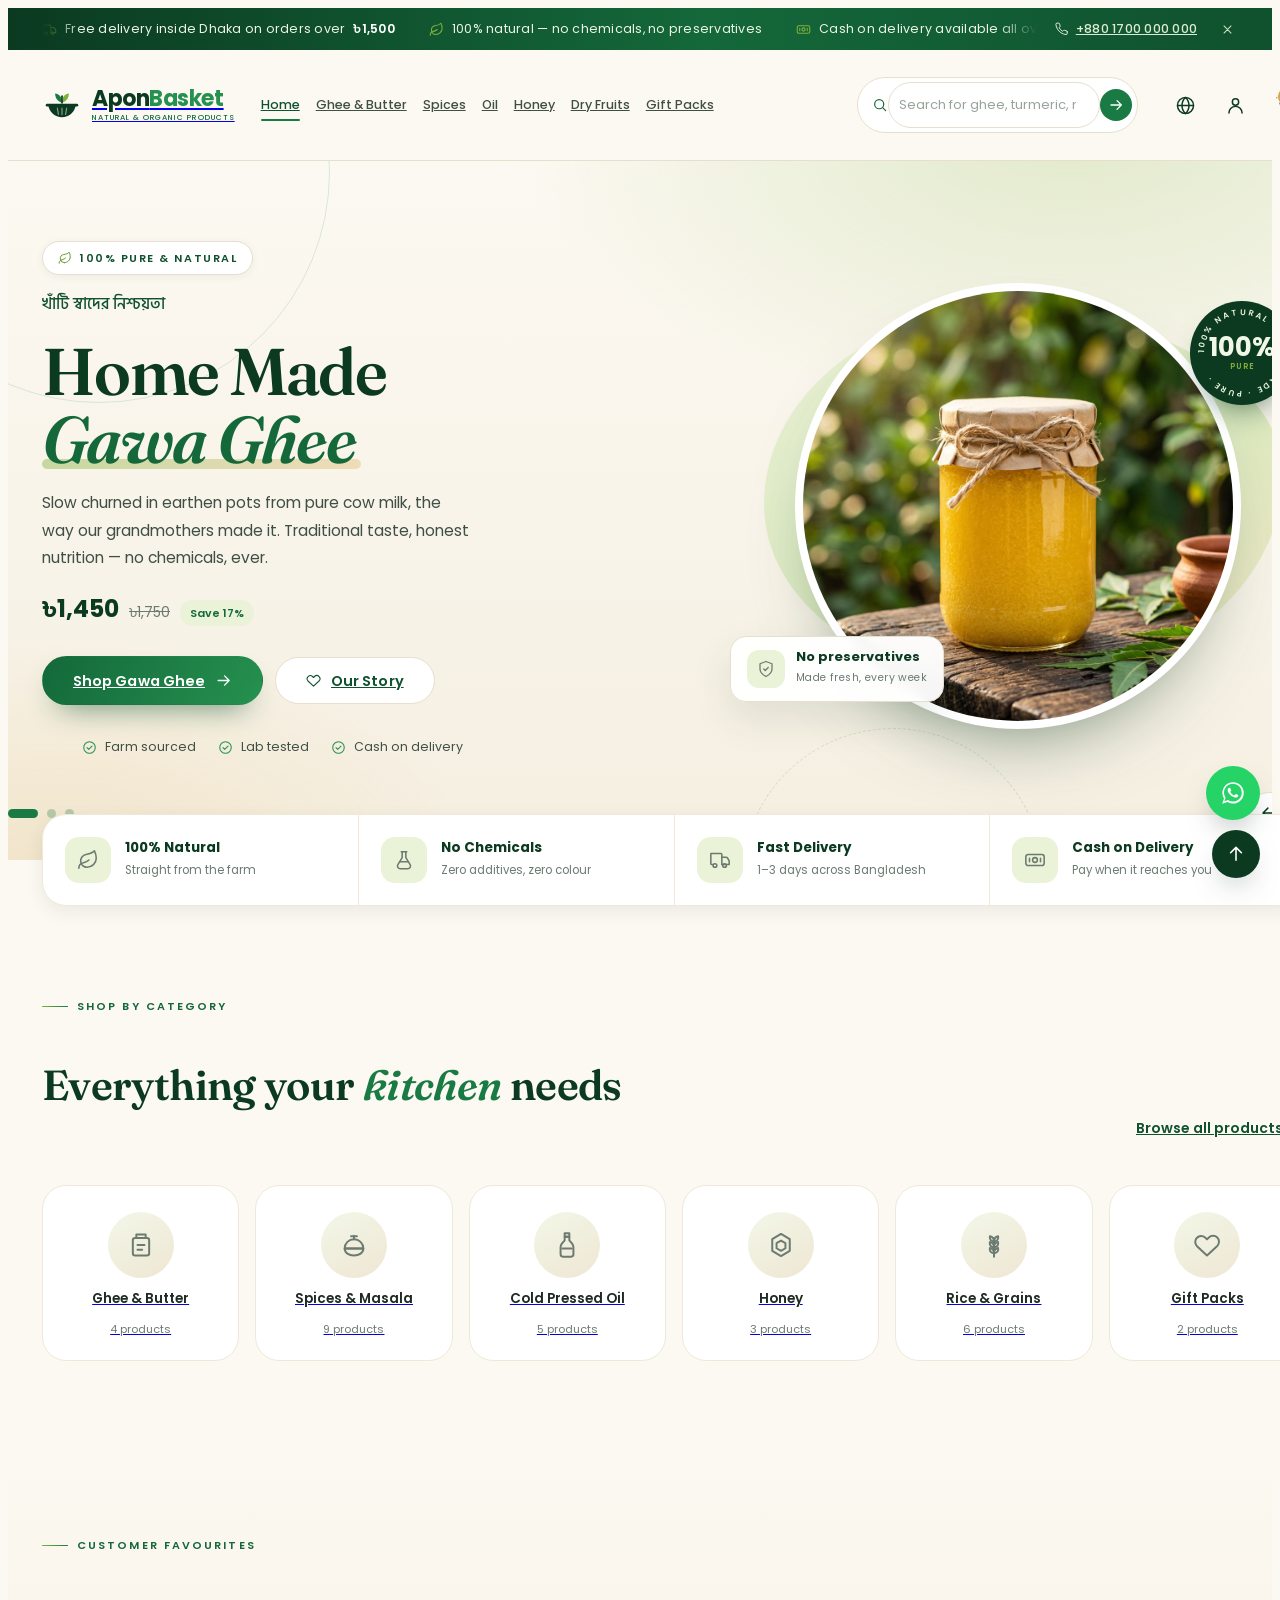
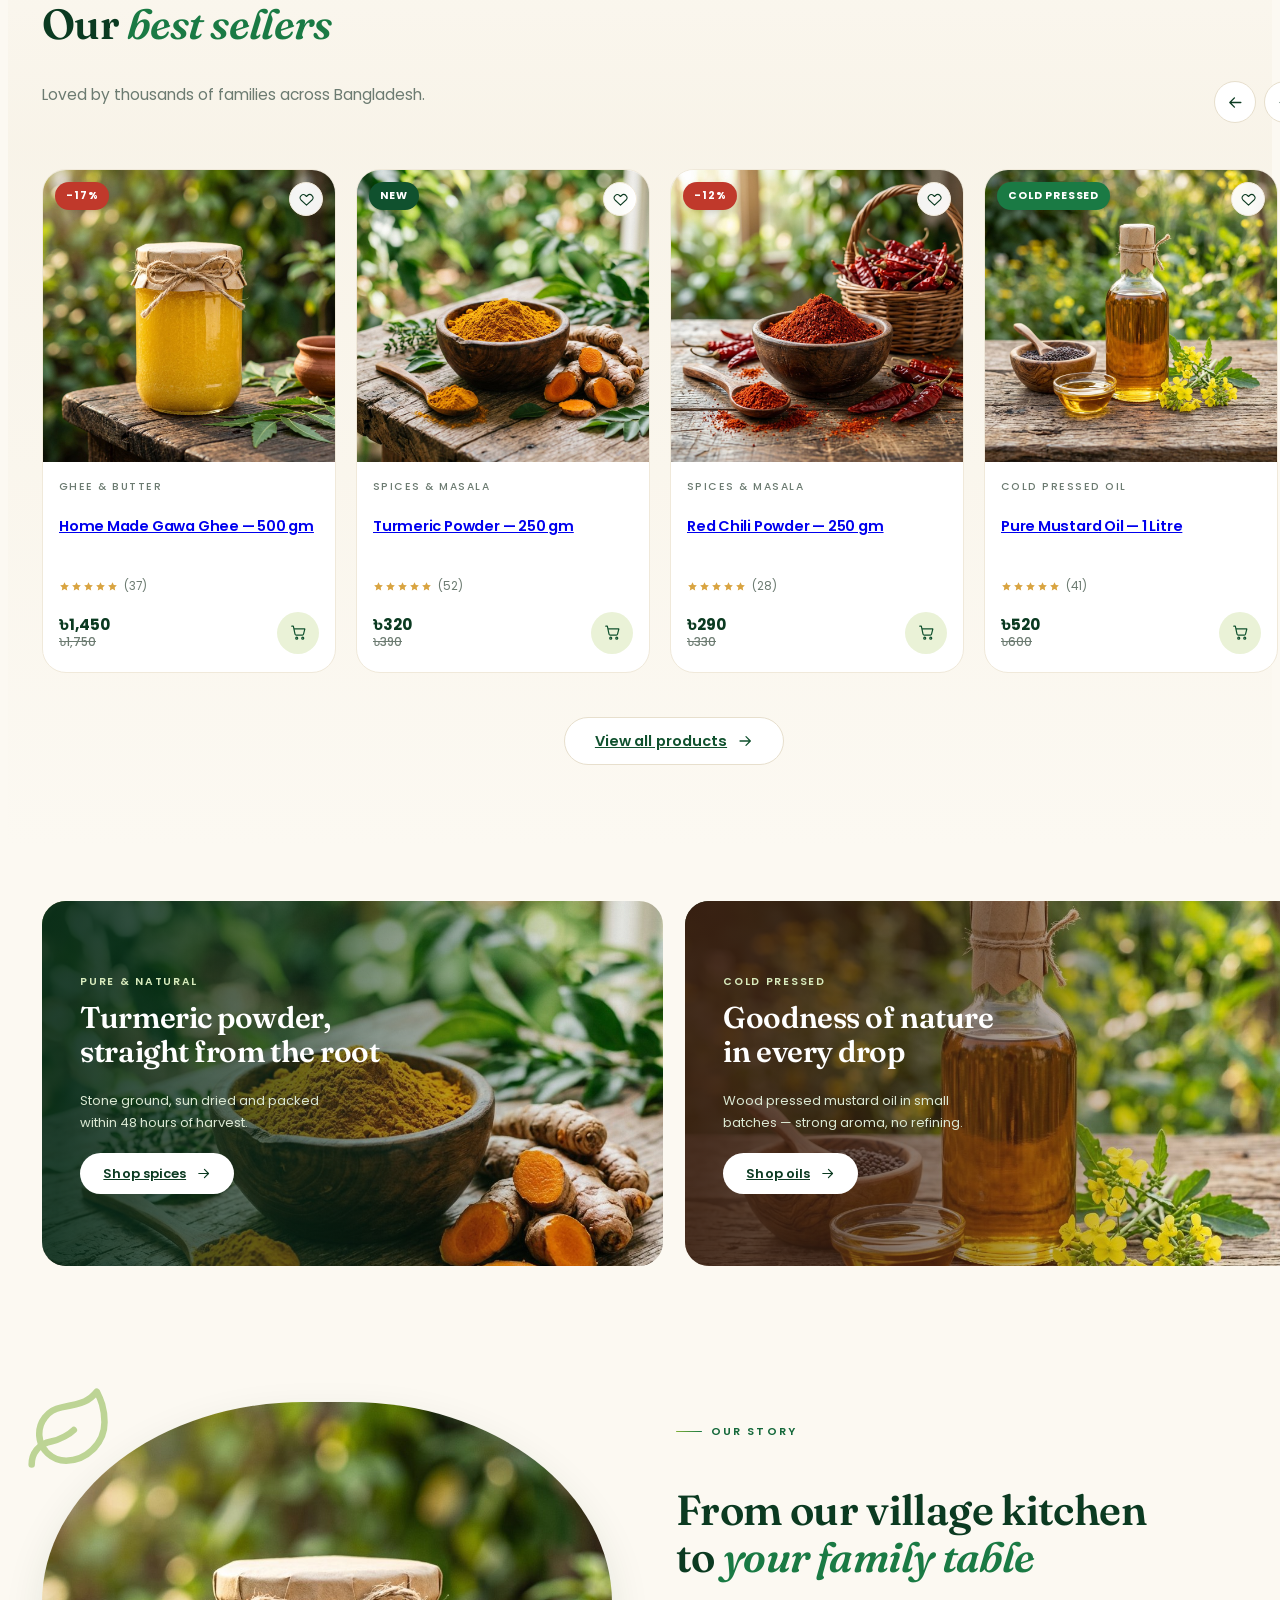
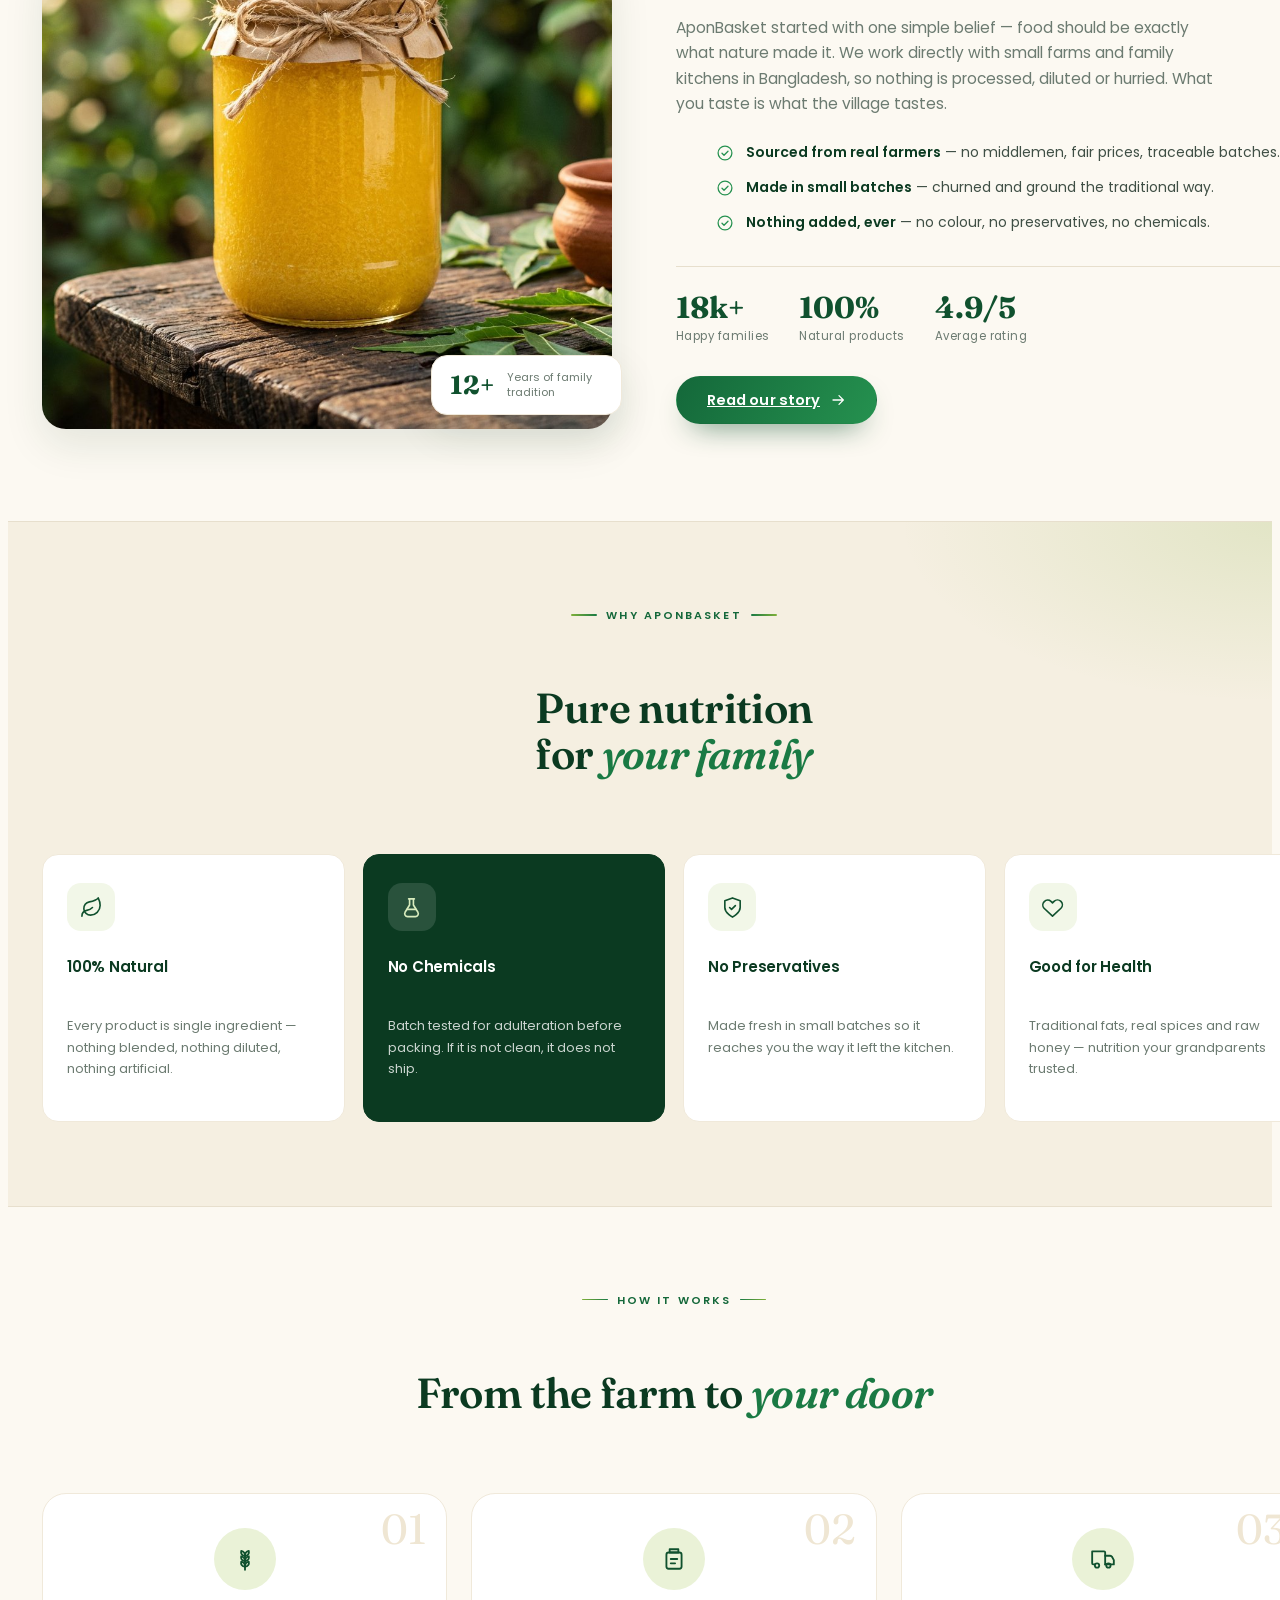
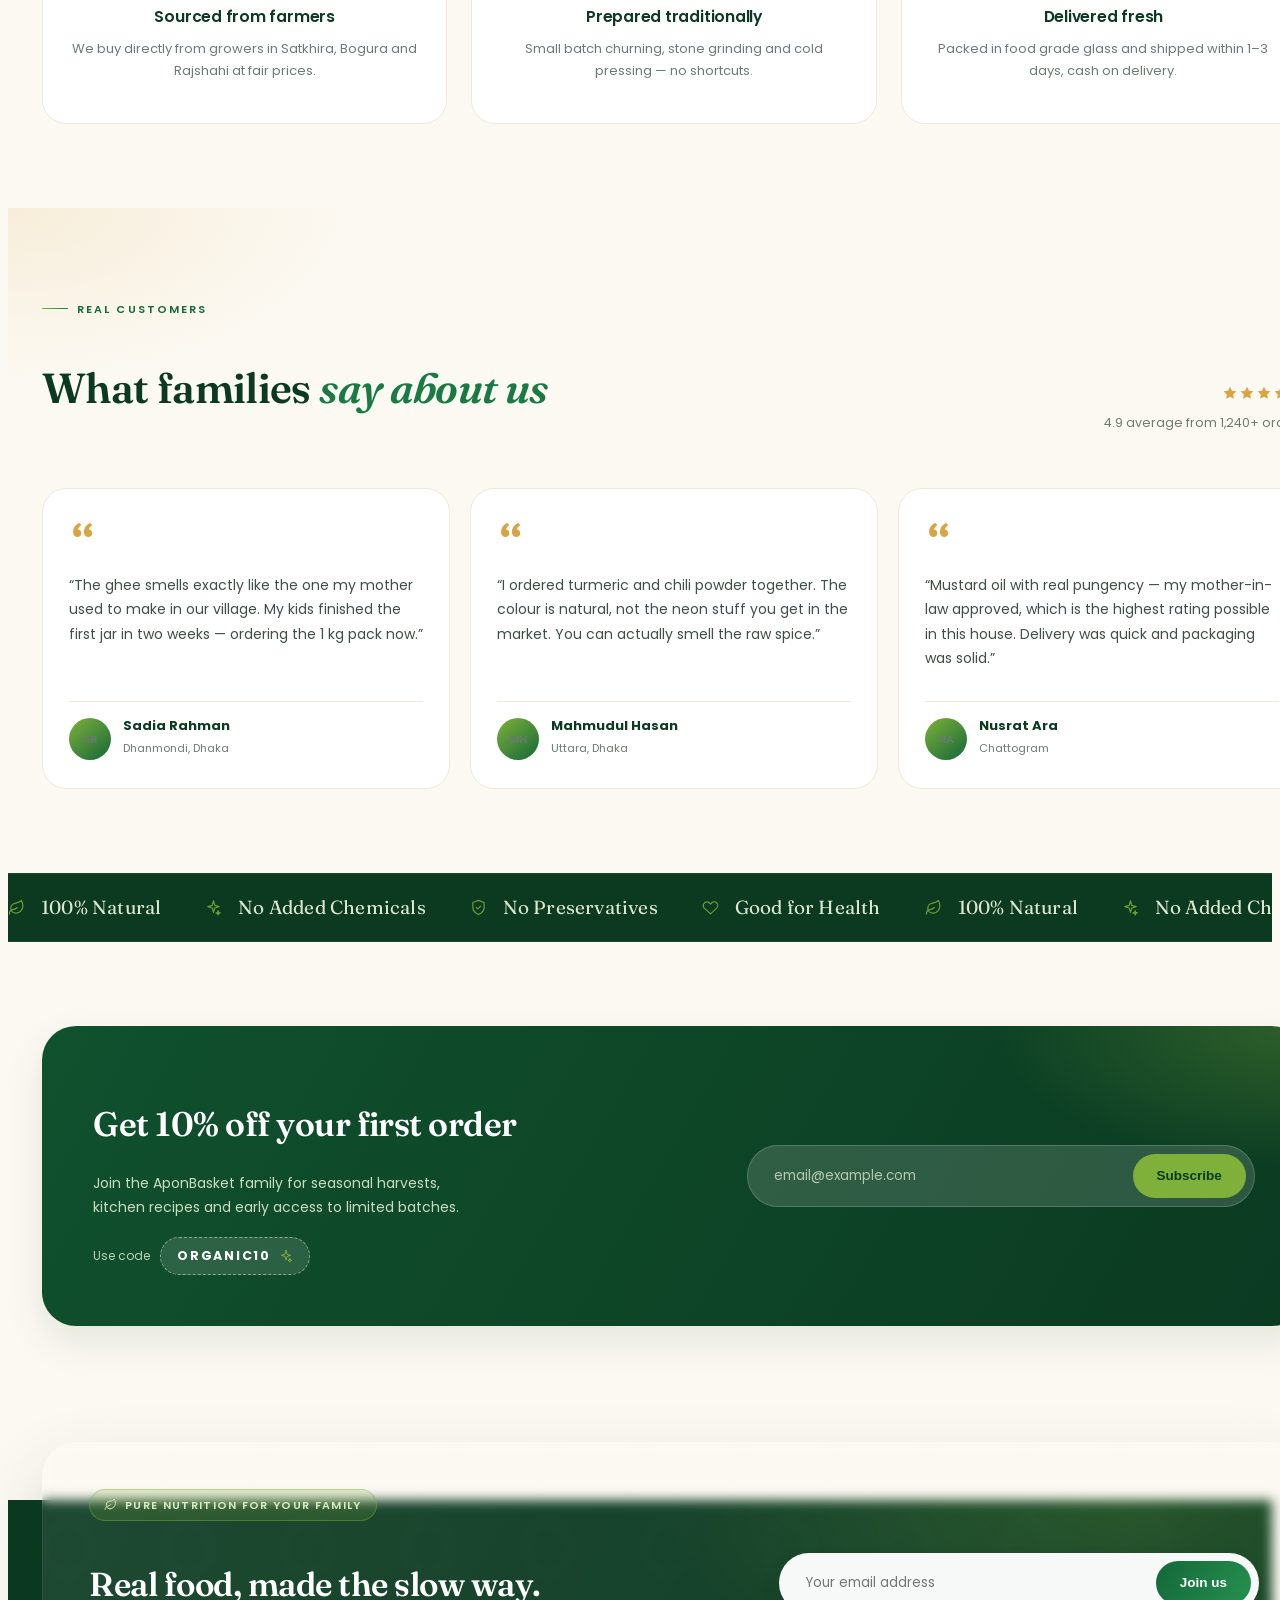
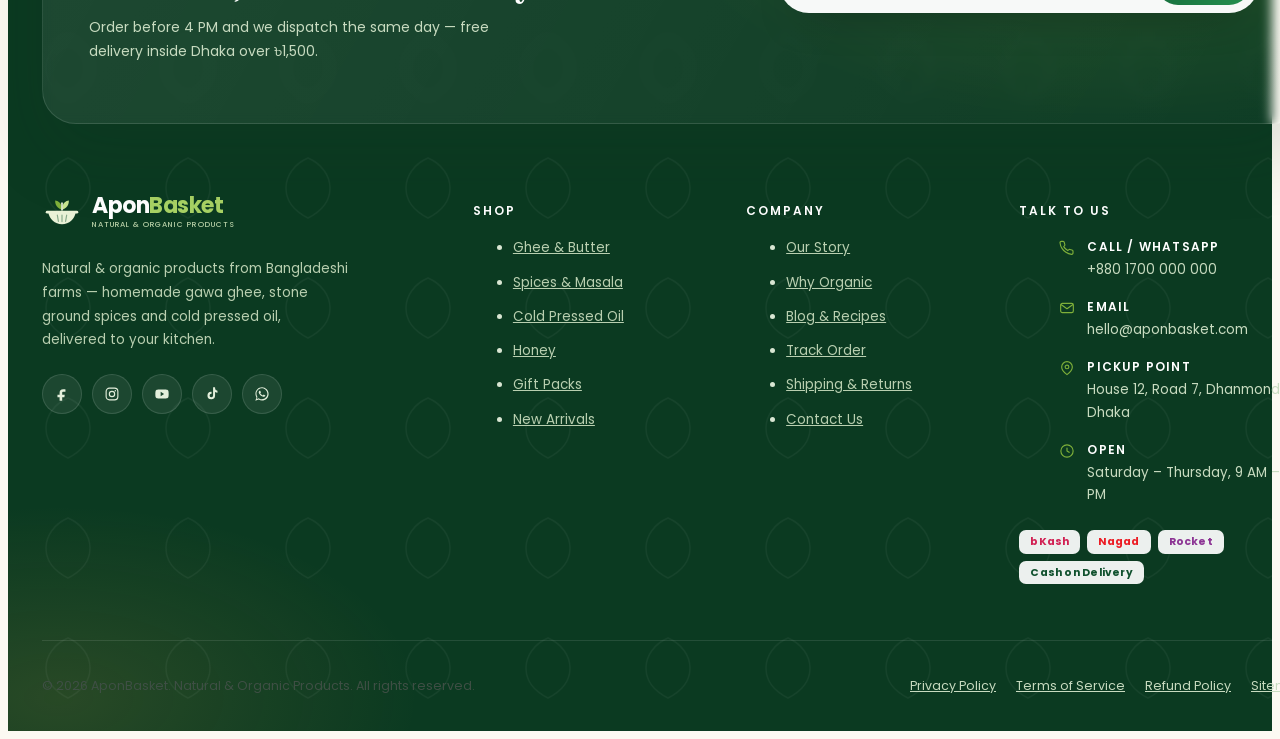
==== preview/page.html @ 776a4b1d "feat(theme): complete AponBasket organic storefront theme for Bagisto Theme code 'aponbasket', built" ====
<!DOCTYPE html>
<html lang="en" dir="ltr">
<head>
    <meta charset="UTF-8">
    <meta name="viewport" content="width=device-width, initial-scale=1">
    <title>AponBasket — Pure &amp; Natural | Home Made Gawa Ghee, Spices &amp; Cold Pressed Oil</title>
    <meta name="description" content="AponBasket brings 100% natural, chemical free homemade gawa ghee, turmeric powder, chili powder and cold pressed mustard oil straight from Bangladeshi farms to your kitchen.">

    <link rel="preconnect" href="https://fonts.googleapis.com">
    <link rel="preconnect" href="https://fonts.gstatic.com" crossorigin>
    <link rel="stylesheet" href="https://fonts.googleapis.com/css2?family=Poppins:wght@400;500;600;700&family=Fraunces:ital,opsz,wght@0,9..144,400;0,9..144,600;1,9..144,600&family=Hind+Siliguri:wght@400;500;600&display=swap">

    <link rel="stylesheet" href="../public/themes/shop/aponbasket/css/theme.css">
    <link rel="stylesheet" href="../public/themes/shop/aponbasket/css/home.css">
</head>

<body>
<svg xmlns="http://www.w3.org/2000/svg" style="position:absolute;width:0;height:0;overflow:hidden" aria-hidden="true" focusable="false">
    <symbol id="ab-leaf" viewBox="0 0 24 24" fill="none" stroke="currentColor" stroke-width="1.7" stroke-linecap="round" stroke-linejoin="round">
        <path d="M11 20A7 7 0 0 1 9.8 6.1C15.5 5 17 4.48 19 2c1 2 2 4.18 2 8 0 5.5-4.78 10-10 10Z"/>
        <path d="M2 21c0-3 1.85-5.36 5.08-6C9.5 14.52 12 13 13 12"/>
    </symbol>
    <symbol id="ab-shield" viewBox="0 0 24 24" fill="none" stroke="currentColor" stroke-width="1.7" stroke-linecap="round" stroke-linejoin="round">
        <path d="M12 22s8-4 8-10V5l-8-3-8 3v7c0 6 8 10 8 10Z"/>
        <path d="m9 12 2 2 4-4"/>
    </symbol>
    <symbol id="ab-truck" viewBox="0 0 24 24" fill="none" stroke="currentColor" stroke-width="1.7" stroke-linecap="round" stroke-linejoin="round">
        <path d="M14 17V6a1 1 0 0 0-1-1H2v11a1 1 0 0 0 1 1h1.5"/>
        <path d="M14 9h4.6a2 2 0 0 1 1.7 1l1.7 3v4H14"/>
        <circle cx="6.5" cy="18" r="2"/><circle cx="17" cy="18" r="2"/>
    </symbol>
    <symbol id="ab-cash" viewBox="0 0 24 24" fill="none" stroke="currentColor" stroke-width="1.7" stroke-linecap="round" stroke-linejoin="round">
        <rect x="2" y="6" width="20" height="12" rx="2.5"/>
        <circle cx="12" cy="12" r="2.6"/>
        <path d="M6 10v4M18 10v4"/>
    </symbol>
    <symbol id="ab-lab" viewBox="0 0 24 24" fill="none" stroke="currentColor" stroke-width="1.7" stroke-linecap="round" stroke-linejoin="round">
        <path d="M9 3h6M10 3v6.4L5.3 17a3 3 0 0 0 2.6 4.5h8.2a3 3 0 0 0 2.6-4.5L14 9.4V3"/>
        <path d="M7.4 14h9.2"/>
    </symbol>
    <symbol id="ab-jar" viewBox="0 0 24 24" fill="none" stroke="currentColor" stroke-width="1.7" stroke-linecap="round" stroke-linejoin="round">
        <path d="M8 3h8v3H8z"/>
        <path d="M7 6h10a2 2 0 0 1 2 2v11a2 2 0 0 1-2 2H7a2 2 0 0 1-2-2V8a2 2 0 0 1 2-2Z"/>
        <path d="M9 12h6M9 16h4"/>
    </symbol>
    <symbol id="ab-bottle" viewBox="0 0 24 24" fill="none" stroke="currentColor" stroke-width="1.7" stroke-linecap="round" stroke-linejoin="round">
        <path d="M10 2h4v3h-4z"/>
        <path d="M10 5h4v3l2.4 2.9A5 5 0 0 1 17.5 14v6a2 2 0 0 1-2 2h-7a2 2 0 0 1-2-2v-6a5 5 0 0 1 1.1-3.1L10 8V5Z"/>
        <path d="M8 15h8"/>
    </symbol>
    <symbol id="ab-honey" viewBox="0 0 24 24" fill="none" stroke="currentColor" stroke-width="1.7" stroke-linecap="round" stroke-linejoin="round">
        <path d="M12 2.5 19.5 7v10L12 21.5 4.5 17V7L12 2.5Z"/>
        <path d="M12 8.2 15.8 10.4v4.4L12 17l-3.8-2.2v-4.4L12 8.2Z"/>
    </symbol>
    <symbol id="ab-spice" viewBox="0 0 24 24" fill="none" stroke="currentColor" stroke-width="1.7" stroke-linecap="round" stroke-linejoin="round">
        <path d="M12 21c4.4 0 8-2.2 8-6H4c0 3.8 3.6 6 8 6Z"/>
        <path d="M4 15h16c0-4.4-3.6-8-8-8s-8 3.6-8 8Z"/>
        <path d="M12 7V4M9.5 4.5h5"/>
    </symbol>
    <symbol id="ab-wheat" viewBox="0 0 24 24" fill="none" stroke="currentColor" stroke-width="1.7" stroke-linecap="round" stroke-linejoin="round">
        <path d="M12 22V9"/>
        <path d="M12 9c0-2 1.2-4 3.5-4.5C16 6.6 15 9 12 9Z"/>
        <path d="M12 9c0-2-1.2-4-3.5-4.5C8 6.6 9 9 12 9Z"/>
        <path d="M12 14c0-2 1.2-4 3.5-4.5C16 11.6 15 14 12 14Z"/>
        <path d="M12 14c0-2-1.2-4-3.5-4.5C8 11.6 9 14 12 14Z"/>
        <path d="M12 19c0-2 1.2-4 3.5-4.5C16 16.6 15 19 12 19Z"/>
        <path d="M12 19c0-2-1.2-4-3.5-4.5C8 16.6 9 19 12 19Z"/>
    </symbol>
    <symbol id="ab-heart" viewBox="0 0 24 24" fill="none" stroke="currentColor" stroke-width="1.7" stroke-linecap="round" stroke-linejoin="round">
        <path d="M20.8 5.6a5.1 5.1 0 0 0-7.2 0L12 7.2l-1.6-1.6a5.1 5.1 0 0 0-7.2 7.2L12 21l8.8-8.2a5.1 5.1 0 0 0 0-7.2Z"/>
    </symbol>
    <symbol id="ab-heart-fill" viewBox="0 0 24 24" fill="currentColor">
        <path d="M20.8 5.6a5.1 5.1 0 0 0-7.2 0L12 7.2l-1.6-1.6a5.1 5.1 0 0 0-7.2 7.2L12 21l8.8-8.2a5.1 5.1 0 0 0 0-7.2Z"/>
    </symbol>
    <symbol id="ab-check" viewBox="0 0 24 24" fill="none" stroke="currentColor" stroke-width="2" stroke-linecap="round" stroke-linejoin="round">
        <path d="m4 12.5 5 5L20 6.5"/>
    </symbol>
    <symbol id="ab-check-circle" viewBox="0 0 24 24" fill="none" stroke="currentColor" stroke-width="1.7" stroke-linecap="round" stroke-linejoin="round">
        <circle cx="12" cy="12" r="9.2"/><path d="m8 12.3 2.7 2.7L16 9.7"/>
    </symbol>
    <symbol id="ab-arrow-right" viewBox="0 0 24 24" fill="none" stroke="currentColor" stroke-width="1.9" stroke-linecap="round" stroke-linejoin="round">
        <path d="M4.5 12h15M13.5 5.5 20 12l-6.5 6.5"/>
    </symbol>
    <symbol id="ab-arrow-left" viewBox="0 0 24 24" fill="none" stroke="currentColor" stroke-width="1.9" stroke-linecap="round" stroke-linejoin="round">
        <path d="M19.5 12h-15M10.5 5.5 4 12l6.5 6.5"/>
    </symbol>
    <symbol id="ab-arrow-up" viewBox="0 0 24 24" fill="none" stroke="currentColor" stroke-width="1.9" stroke-linecap="round" stroke-linejoin="round">
        <path d="M12 19.5v-15M5.5 10.5 12 4l6.5 6.5"/>
    </symbol>
    <symbol id="ab-phone" viewBox="0 0 24 24" fill="none" stroke="currentColor" stroke-width="1.7" stroke-linecap="round" stroke-linejoin="round">
        <path d="M21 16.9v2.6a2 2 0 0 1-2.2 2 19.4 19.4 0 0 1-8.4-3 19 19 0 0 1-5.9-5.9 19.4 19.4 0 0 1-3-8.5A2 2 0 0 1 3.5 2H6a2 2 0 0 1 2 1.7c.1 1 .4 2 .7 2.9a2 2 0 0 1-.5 2.1L7.1 9.9a15.5 15.5 0 0 0 6 6l1.2-1.1a2 2 0 0 1 2.1-.5c.9.3 1.9.6 2.9.7a2 2 0 0 1 1.7 2Z"/>
    </symbol>
    <symbol id="ab-mail" viewBox="0 0 24 24" fill="none" stroke="currentColor" stroke-width="1.7" stroke-linecap="round" stroke-linejoin="round">
        <rect x="2.5" y="5" width="19" height="14" rx="2.5"/><path d="m3.5 7 8.5 6 8.5-6"/>
    </symbol>
    <symbol id="ab-pin" viewBox="0 0 24 24" fill="none" stroke="currentColor" stroke-width="1.7" stroke-linecap="round" stroke-linejoin="round">
        <path d="M20 10.5c0 5.5-8 11.5-8 11.5s-8-6-8-11.5a8 8 0 1 1 16 0Z"/><circle cx="12" cy="10.4" r="2.8"/>
    </symbol>
    <symbol id="ab-clock" viewBox="0 0 24 24" fill="none" stroke="currentColor" stroke-width="1.7" stroke-linecap="round" stroke-linejoin="round">
        <circle cx="12" cy="12" r="9.2"/><path d="M12 7.5V12l3.2 2"/>
    </symbol>
    <symbol id="ab-cart" viewBox="0 0 24 24" fill="none" stroke="currentColor" stroke-width="1.7" stroke-linecap="round" stroke-linejoin="round">
        <path d="M2.5 3h2.2l2.4 11.4a1.8 1.8 0 0 0 1.8 1.4h8.4a1.8 1.8 0 0 0 1.8-1.4L21 7H6"/>
        <circle cx="9.5" cy="20" r="1.4"/><circle cx="18" cy="20" r="1.4"/>
    </symbol>
    <symbol id="ab-user" viewBox="0 0 24 24" fill="none" stroke="currentColor" stroke-width="1.7" stroke-linecap="round" stroke-linejoin="round">
        <circle cx="12" cy="8" r="3.6"/><path d="M4.5 20.5a7.5 7.5 0 0 1 15 0"/>
    </symbol>
    <symbol id="ab-search" viewBox="0 0 24 24" fill="none" stroke="currentColor" stroke-width="1.8" stroke-linecap="round" stroke-linejoin="round">
        <circle cx="10.8" cy="10.8" r="6.8"/><path d="m16 16 4.5 4.5"/>
    </symbol>
    <symbol id="ab-menu" viewBox="0 0 24 24" fill="none" stroke="currentColor" stroke-width="1.9" stroke-linecap="round">
        <path d="M3.5 7h17M3.5 12h17M3.5 17h12"/>
    </symbol>
    <symbol id="ab-star" viewBox="0 0 24 24" fill="currentColor">
        <path d="m12 2.6 2.9 6 6.6.9-4.8 4.6 1.2 6.5L12 17.5l-5.9 3.1 1.2-6.5L2.5 9.5l6.6-.9 2.9-6Z"/>
    </symbol>
    <symbol id="ab-quote" viewBox="0 0 24 24" fill="currentColor">
        <path d="M9.6 5.5C6 6.8 3.8 10 3.8 13.8c0 2.9 1.7 4.7 4 4.7 2 0 3.6-1.5 3.6-3.5 0-1.9-1.3-3.3-3.1-3.4.4-1.6 1.6-3 3.3-3.9l-2-2.2Zm10 0C16 6.8 13.8 10 13.8 13.8c0 2.9 1.7 4.7 4 4.7 2 0 3.6-1.5 3.6-3.5 0-1.9-1.3-3.3-3.1-3.4.4-1.6 1.6-3 3.3-3.9l-2-2.2Z"/>
    </symbol>
    <symbol id="ab-whatsapp" viewBox="0 0 24 24" fill="currentColor">
        <path d="M12.04 2C6.6 2 2.2 6.4 2.2 11.85c0 1.94.55 3.75 1.5 5.29L2 22l4.98-1.65a9.83 9.83 0 0 0 5.06 1.4h.01c5.44 0 9.85-4.4 9.85-9.85 0-2.63-1.03-5.1-2.9-6.96A9.78 9.78 0 0 0 12.04 2Zm0 17.9h-.01a8.2 8.2 0 0 1-4.4-1.28l-.31-.19-3.26 1.08 1.1-3.18-.2-.33a8.14 8.14 0 0 1-1.25-4.34c0-4.52 3.68-8.2 8.21-8.2 2.19 0 4.25.86 5.8 2.41a8.16 8.16 0 0 1 2.4 5.8c0 4.53-3.68 8.2-8.2 8.2Zm4.5-6.14c-.25-.12-1.47-.72-1.7-.8-.22-.09-.39-.13-.55.12-.16.25-.64.8-.79.97-.14.16-.29.19-.53.06-.25-.12-1.05-.39-2-1.24-.74-.66-1.24-1.47-1.38-1.72-.15-.25-.02-.38.11-.5.11-.12.25-.29.37-.43.13-.15.17-.25.25-.41.08-.17.04-.31-.02-.44-.06-.12-.55-1.34-.76-1.83-.2-.48-.4-.42-.55-.43h-.47c-.16 0-.42.06-.64.31-.22.25-.84.82-.84 2s.86 2.32.98 2.48c.12.17 1.7 2.6 4.11 3.64.58.25 1.03.4 1.38.51.58.19 1.11.16 1.53.1.46-.07 1.47-.6 1.68-1.18.2-.58.2-1.07.15-1.18-.06-.1-.23-.17-.47-.29Z"/>
    </symbol>
    <symbol id="ab-facebook" viewBox="0 0 24 24" fill="currentColor">
        <path d="M14.5 8.5h2.7V5.2c-.5-.07-1.9-.2-3.5-.2-3.5 0-5.3 2.1-5.3 5.4v2.6H5.2v3.7h3.2V22h3.9v-5.3h3.3l.5-3.7h-3.8V10c0-1 .3-1.5 1.2-1.5Z"/>
    </symbol>
    <symbol id="ab-instagram" viewBox="0 0 24 24" fill="none" stroke="currentColor" stroke-width="1.7">
        <rect x="3.2" y="3.2" width="17.6" height="17.6" rx="5"/><circle cx="12" cy="12" r="4"/><circle cx="17" cy="7" r="1.1" fill="currentColor" stroke="none"/>
    </symbol>
    <symbol id="ab-youtube" viewBox="0 0 24 24" fill="currentColor">
        <path d="M21.6 7.4a2.5 2.5 0 0 0-1.8-1.8C18.2 5.2 12 5.2 12 5.2s-6.2 0-7.8.4A2.5 2.5 0 0 0 2.4 7.4C2 9 2 12 2 12s0 3 .4 4.6a2.5 2.5 0 0 0 1.8 1.8c1.6.4 7.8.4 7.8.4s6.2 0 7.8-.4a2.5 2.5 0 0 0 1.8-1.8c.4-1.6.4-4.6.4-4.6s0-3-.4-4.6ZM10 15.2V8.8l5.2 3.2-5.2 3.2Z"/>
    </symbol>
    <symbol id="ab-tiktok" viewBox="0 0 24 24" fill="currentColor">
        <path d="M16.6 2h-3v12.2a2.6 2.6 0 1 1-2.2-2.6V8.5a5.7 5.7 0 1 0 5.2 5.7V8.9a6.4 6.4 0 0 0 3.6 1.1V7a3.7 3.7 0 0 1-3.6-3.7V2Z"/>
    </symbol>
    <symbol id="ab-close" viewBox="0 0 24 24" fill="none" stroke="currentColor" stroke-width="1.9" stroke-linecap="round">
        <path d="m5.5 5.5 13 13M18.5 5.5l-13 13"/>
    </symbol>
    <symbol id="ab-spark" viewBox="0 0 24 24" fill="none" stroke="currentColor" stroke-width="1.7" stroke-linecap="round" stroke-linejoin="round">
        <path d="M12 2.5 13.8 9l6.2 1.8-6.2 1.9L12 19l-1.8-6.3L4 10.8 10.2 9 12 2.5Z"/><path d="M18.5 16.5l.8 2.3 2.2.7-2.2.7-.8 2.3-.8-2.3-2.2-.7 2.2-.7.8-2.3Z"/>
    </symbol>
    <symbol id="ab-droplet" viewBox="0 0 24 24" fill="none" stroke="currentColor" stroke-width="1.7" stroke-linecap="round" stroke-linejoin="round">
        <path d="M12 2.7c3.4 4 6.3 7 6.3 10.5a6.3 6.3 0 1 1-12.6 0C5.7 9.7 8.6 6.7 12 2.7Z"/>
    </symbol>
    <symbol id="ab-globe" viewBox="0 0 24 24" fill="none" stroke="currentColor" stroke-width="1.7" stroke-linecap="round" stroke-linejoin="round">
        <circle cx="12" cy="12" r="9.2"/><path d="M3 12h18M12 2.8c2.6 2.4 4 5.7 4 9.2s-1.4 6.8-4 9.2c-2.6-2.4-4-5.7-4-9.2s1.4-6.8 4-9.2Z"/>
    </symbol>
</svg>


<!-- ============================================================
     Announcement bar  (theme override: components/layouts/header)
     ============================================================ -->
<div class="ab-announce" data-ab-announce>
    <div class="ab-announce__inner">
        <div class="ab-announce__marquee">
            <div class="ab-announce__track">
                <span class="ab-announce__item">
                    <svg width="15" height="15"><use href="#ab-truck"></use></svg>
                    Free delivery inside Dhaka on orders over <strong>৳1,500</strong>
                </span>
                <span class="ab-announce__item">
                    <svg width="15" height="15"><use href="#ab-leaf"></use></svg>
                    100% natural — no chemicals, no preservatives
                </span>
                <span class="ab-announce__item">
                    <svg width="15" height="15"><use href="#ab-cash"></use></svg>
                    Cash on delivery available all over Bangladesh
                </span>
                <span class="ab-announce__item">
                    <svg width="15" height="15"><use href="#ab-truck"></use></svg>
                    Free delivery inside Dhaka on orders over <strong>৳1,500</strong>
                </span>
                <span class="ab-announce__item">
                    <svg width="15" height="15"><use href="#ab-leaf"></use></svg>
                    100% natural — no chemicals, no preservatives
                </span>
                <span class="ab-announce__item">
                    <svg width="15" height="15"><use href="#ab-cash"></use></svg>
                    Cash on delivery available all over Bangladesh
                </span>
            </div>
        </div>

        <div class="ab-announce__side">
            <a href="tel:+8801700000000">
                <svg width="14" height="14"><use href="#ab-phone"></use></svg>
                +880 1700 000 000
            </a>
            <button class="ab-announce__close" type="button" data-ab-announce-close aria-label="Dismiss announcement">
                <svg width="13" height="13"><use href="#ab-close"></use></svg>
            </button>
        </div>
    </div>
</div>

<!-- ============================================================ -->
<div class="ab-header-wrap" data-ab-header>
    <header style="position:sticky;top:0;z-index:20;">
        <!-- Desktop -->
        <div class="ab-header-desktop">
            <div class="ab-container">
                <div class="ab-header-desktop__bar">
                    <a href="#" class="ab-logo" aria-label="AponBasket home">
                        <span class="ab-brand">
                            <svg class="ab-brand__mark" viewBox="0 0 48 48" aria-hidden="true">
                                <path d="M23.6 21.4c-4.9-1.9-8-5.7-7.8-11.1 5.2.6 8.4 4.6 7.8 11.1Z" fill="#1a7a44"/>
                                <path d="M24.4 21.4c4.9-1.9 8-5.7 7.8-11.1-5.2.6-8.4 4.6-7.8 11.1Z" fill="#7fb03a"/>
                                <path d="M24 21.6v-8.2" stroke="#0b3a21" stroke-width="2" stroke-linecap="round"/>
                                <path d="M7.6 24.2h32.8c-1.1 8.2-7.8 14.4-16.4 14.4S8.7 32.4 7.6 24.2Z" fill="#0b3a21"/>
                                <path d="M6.2 24.2h35.6" stroke="#0b3a21" stroke-width="3.4" stroke-linecap="round"/>
                                <path d="M18.4 27.8l1.3 7.4M29.6 27.8l-1.3 7.4M24 27.8v7.7" stroke="#eaf2d7" stroke-width="1.4" stroke-linecap="round" opacity=".55"/>
                            </svg>
                            <span class="ab-brand__type">
                                <span class="ab-brand__name">Apon<span>Basket</span></span>
                                <span class="ab-brand__tag">Natural &amp; Organic Products</span>
                            </span>
                        </span>
                    </a>

                    <nav class="ab-nav" aria-label="Categories">
                        <a href="#" class="is-active">Home</a>
                        <a href="#">Ghee &amp; Butter</a>
                        <a href="#">Spices</a>
                        <a href="#">Oil</a>
                        <a href="#">Honey</a>
                        <a href="#">Dry Fruits</a>
                        <a href="#">Gift Packs</a>
                    </nav>

                    <form class="ab-searchbar" role="search">
                        <svg width="16" height="16" class="ab-searchbar__icon"><use href="#ab-search"></use></svg>
                        <input type="search" name="query" placeholder="Search for ghee, turmeric, mustard oil…" aria-label="Search products">
                        <button type="submit" aria-label="Search">
                            <svg width="16" height="16"><use href="#ab-arrow-right"></use></svg>
                        </button>
                    </form>

                    <div class="ab-headicons">
                        <a href="#" class="ab-headicons__link" aria-label="Compare">
                            <svg width="21" height="21"><use href="#ab-globe"></use></svg>
                        </a>
                        <a href="#" class="ab-headicons__link" aria-label="My account">
                            <svg width="21" height="21"><use href="#ab-user"></use></svg>
                        </a>
                        <a href="#" class="ab-headicons__link ab-headicons__cart" aria-label="Cart, 2 items">
                            <svg width="21" height="21"><use href="#ab-cart"></use></svg>
                            <span class="ab-headicons__badge">2</span>
                        </a>
                    </div>
                </div>
            </div>
        </div>

        <!-- Mobile -->
        <div class="ab-header-mobile">
            <div class="ab-header-mobile__row">
                <button type="button" class="ab-headicons__link" aria-label="Open menu">
                    <svg width="22" height="22"><use href="#ab-menu"></use></svg>
                </button>

                <a href="#" class="ab-logo" aria-label="AponBasket home">
                    <span class="ab-brand">
                            <svg class="ab-brand__mark" viewBox="0 0 48 48" aria-hidden="true">
                                <path d="M23.6 21.4c-4.9-1.9-8-5.7-7.8-11.1 5.2.6 8.4 4.6 7.8 11.1Z" fill="#1a7a44"/>
                                <path d="M24.4 21.4c4.9-1.9 8-5.7 7.8-11.1-5.2.6-8.4 4.6-7.8 11.1Z" fill="#7fb03a"/>
                                <path d="M24 21.6v-8.2" stroke="#0b3a21" stroke-width="2" stroke-linecap="round"/>
                                <path d="M7.6 24.2h32.8c-1.1 8.2-7.8 14.4-16.4 14.4S8.7 32.4 7.6 24.2Z" fill="#0b3a21"/>
                                <path d="M6.2 24.2h35.6" stroke="#0b3a21" stroke-width="3.4" stroke-linecap="round"/>
                                <path d="M18.4 27.8l1.3 7.4M29.6 27.8l-1.3 7.4M24 27.8v7.7" stroke="#eaf2d7" stroke-width="1.4" stroke-linecap="round" opacity=".55"/>
                            </svg>
                            <span class="ab-brand__type">
                                <span class="ab-brand__name">Apon<span>Basket</span></span>
                                <span class="ab-brand__tag">Natural &amp; Organic Products</span>
                            </span>
                        </span>
                </a>

                <div class="ab-headicons">
                    <a href="#" class="ab-headicons__link" aria-label="Cart">
                        <svg width="21" height="21"><use href="#ab-cart"></use></svg>
                        <span class="ab-headicons__badge">2</span>
                    </a>
                </div>
            </div>

            <form class="ab-searchbar ab-searchbar--mobile" role="search">
                <svg width="16" height="16" class="ab-searchbar__icon"><use href="#ab-search"></use></svg>
                <input type="search" placeholder="Search products…" aria-label="Search products">
            </form>
        </div>
    </header>
</div>

<main id="main">

    <!-- ============================================================
         HERO
         ============================================================ -->
    <section class="ab-hero" aria-label="Featured products" tabindex="0" data-ab-hero>
        <div class="ab-container">
            <div class="ab-hero__slider">

                <!-- Slide 1 -->
                <article class="ab-hero__slide is-active" data-ab-slide>
                    <div class="ab-hero__copy">
                        <span class="ab-hero__tag">
                            <svg width="14" height="14"><use href="#ab-leaf"></use></svg>
                            100% Pure &amp; Natural
                        </span>

                        <p class="ab-hero__bengali">খাঁটি স্বাদের নিশ্চয়তা</p>
                        <h1 class="ab-hero__title">Home Made<br><em>Gawa Ghee</em></h1>
                        <p class="ab-hero__text">
                            Slow churned in earthen pots from pure cow milk, the way our grandmothers made it.
                            Traditional taste, honest nutrition — no chemicals, ever.
                        </p>

                        <div class="ab-hero__price">
                            <strong>৳1,450</strong>
                            <del>৳1,750</del>
                            <span>Save 17%</span>
                        </div>

                        <div class="ab-hero__actions">
                            <a href="#best" class="ab-btn ab-btn--primary">
                                Shop Gawa Ghee
                                <svg width="17" height="17"><use href="#ab-arrow-right"></use></svg>
                            </a>
                            <a href="#story" class="ab-btn ab-btn--ghost">
                                <svg width="15" height="15"><use href="#ab-heart"></use></svg>
                                Our Story
                            </a>
                        </div>

                        <ul class="ab-hero__trust">
                            <li><svg width="15" height="15"><use href="#ab-check-circle"></use></svg> Farm sourced</li>
                            <li><svg width="15" height="15"><use href="#ab-check-circle"></use></svg> Lab tested</li>
                            <li><svg width="15" height="15"><use href="#ab-check-circle"></use></svg> Cash on delivery</li>
                        </ul>
                    </div>

                    <div class="ab-hero__media">
                        <div class="ab-hero__blob"></div>
                        <div class="ab-hero__frame">
                            <img src="../public/themes/shop/aponbasket/images/products/ghee.jpg" alt="Home made gawa ghee in a glass jar" width="430" height="430">
                        </div>

                        <div class="ab-hero__seal" aria-hidden="true">
                            <svg viewBox="0 0 120 120">
                                <defs>
                                    <path id="abSealPath" d="M60,60 m-44,0 a44,44 0 1,1 88,0 a44,44 0 1,1 -88,0"></path>
                                </defs>
                                <text><textPath href="#abSealPath">100% NATURAL · HOMEMADE · PURE · </textPath></text>
                            </svg>
                            <strong>100%<small>Pure</small></strong>
                        </div>

                        <div class="ab-hero__chip">
                            <span class="ab-hero__chip-icon">
                                <svg width="18" height="18"><use href="#ab-shield"></use></svg>
                            </span>
                            <div>
                                <b>No preservatives</b>
                                <span>Made fresh, every week</span>
                            </div>
                        </div>
                    </div>
                </article>

                <!-- Slide 2 -->
                <article class="ab-hero__slide" data-ab-slide>
                    <div class="ab-hero__copy">
                        <span class="ab-hero__tag">
                            <svg width="14" height="14"><use href="#ab-spice"></use></svg>
                            Pure &amp; Natural
                        </span>

                        <p class="ab-hero__bengali">প্রকৃতির গুণে, স্বাস্থ্যের জন্য</p>
                        <h1 class="ab-hero__title">Turmeric<br><em>Powder</em></h1>
                        <p class="ab-hero__text">
                            Sun dried and stone ground from fresh Bangladeshi roots. Bright colour,
                            deep curcumin and the aroma of a village kitchen.
                        </p>

                        <div class="ab-hero__price">
                            <strong>৳320</strong>
                            <del>৳390</del>
                            <span>250 gm pack</span>
                        </div>

                        <div class="ab-hero__actions">
                            <a href="#best" class="ab-btn ab-btn--primary">
                                Shop Turmeric
                                <svg width="17" height="17"><use href="#ab-arrow-right"></use></svg>
                            </a>
                            <a href="#story" class="ab-btn ab-btn--ghost">
                                <svg width="15" height="15"><use href="#ab-leaf"></use></svg>
                                Why organic
                            </a>
                        </div>

                        <ul class="ab-hero__trust">
                            <li><svg width="15" height="15"><use href="#ab-check-circle"></use></svg> Stone ground</li>
                            <li><svg width="15" height="15"><use href="#ab-check-circle"></use></svg> No colour added</li>
                            <li><svg width="15" height="15"><use href="#ab-check-circle"></use></svg> High curcumin</li>
                        </ul>
                    </div>

                    <div class="ab-hero__media">
                        <div class="ab-hero__blob"></div>
                        <div class="ab-hero__frame">
                            <img src="../public/themes/shop/aponbasket/images/products/turmeric.jpg" alt="Turmeric powder in a wooden bowl" width="430" height="430">
                        </div>

                        <div class="ab-hero__seal" aria-hidden="true">
                            <svg viewBox="0 0 120 120">
                                <defs>
                                    <path id="abSealPath2" d="M60,60 m-44,0 a44,44 0 1,1 88,0 a44,44 0 1,1 -88,0"></path>
                                </defs>
                                <text><textPath href="#abSealPath2">PURE NATURE · ALWAYS · FRESH · </textPath></text>
                            </svg>
                            <strong>100%<small>Natural</small></strong>
                        </div>

                        <div class="ab-hero__chip">
                            <span class="ab-hero__chip-icon">
                                <svg width="18" height="18"><use href="#ab-lab"></use></svg>
                            </span>
                            <div>
                                <b>Lab tested</b>
                                <span>Zero adulteration</span>
                            </div>
                        </div>
                    </div>
                </article>

                <!-- Slide 3 -->
                <article class="ab-hero__slide" data-ab-slide>
                    <div class="ab-hero__copy">
                        <span class="ab-hero__tag">
                            <svg width="14" height="14"><use href="#ab-droplet"></use></svg>
                            Cold Pressed
                        </span>

                        <p class="ab-hero__bengali">প্রতি ফোঁটায় প্রকৃতির গুণ</p>
                        <h1 class="ab-hero__title">Pure Mustard<br><em>Oil</em></h1>
                        <p class="ab-hero__text">
                            Wood pressed from premium black mustard seeds in small batches.
                            Strong aroma, golden colour, nothing mixed in.
                        </p>

                        <div class="ab-hero__price">
                            <strong>৳520</strong>
                            <del>৳600</del>
                            <span>1 litre bottle</span>
                        </div>

                        <div class="ab-hero__actions">
                            <a href="#best" class="ab-btn ab-btn--primary">
                                Shop Mustard Oil
                                <svg width="17" height="17"><use href="#ab-arrow-right"></use></svg>
                            </a>
                            <a href="#why" class="ab-btn ab-btn--ghost">
                                <svg width="15" height="15"><use href="#ab-check-circle"></use></svg>
                                Why cold pressed
                            </a>
                        </div>

                        <ul class="ab-hero__trust">
                            <li><svg width="15" height="15"><use href="#ab-check-circle"></use></svg> Wood pressed</li>
                            <li><svg width="15" height="15"><use href="#ab-check-circle"></use></svg> Single origin</li>
                            <li><svg width="15" height="15"><use href="#ab-check-circle"></use></svg> Good for heart &amp; skin</li>
                        </ul>
                    </div>

                    <div class="ab-hero__media">
                        <div class="ab-hero__blob"></div>
                        <div class="ab-hero__frame">
                            <img src="../public/themes/shop/aponbasket/images/products/mustard-oil.jpg" alt="Cold pressed mustard oil bottle" width="430" height="430">
                        </div>

                        <div class="ab-hero__seal" aria-hidden="true">
                            <svg viewBox="0 0 120 120">
                                <defs>
                                    <path id="abSealPath3" d="M60,60 m-44,0 a44,44 0 1,1 88,0 a44,44 0 1,1 -88,0"></path>
                                </defs>
                                <text><textPath href="#abSealPath3">COLD PRESSED · PURE · HONEST · </textPath></text>
                            </svg>
                            <strong>0%<small>Chemicals</small></strong>
                        </div>

                        <div class="ab-hero__chip">
                            <span class="ab-hero__chip-icon">
                                <svg width="18" height="18"><use href="#ab-heart"></use></svg>
                            </span>
                            <div>
                                <b>Heart friendly</b>
                                <span>Naturally cholesterol free</span>
                            </div>
                        </div>
                    </div>
                </article>
            </div>

            <div class="ab-hero__controls">
                <div class="ab-hero__dots" role="tablist" aria-label="Hero slides">
                    <button class="ab-hero__dot is-active" type="button" data-ab-dot role="tab" aria-selected="true" aria-label="Slide 1"></button>
                    <button class="ab-hero__dot" type="button" data-ab-dot role="tab" aria-selected="false" aria-label="Slide 2"></button>
                    <button class="ab-hero__dot" type="button" data-ab-dot role="tab" aria-selected="false" aria-label="Slide 3"></button>
                </div>

                <div class="ab-hero__arrows">
                    <button class="ab-hero__arrow" type="button" data-ab-hero-prev aria-label="Previous slide">
                        <svg width="18" height="18"><use href="#ab-arrow-left"></use></svg>
                    </button>
                    <button class="ab-hero__arrow" type="button" data-ab-hero-next aria-label="Next slide">
                        <svg width="18" height="18"><use href="#ab-arrow-right"></use></svg>
                    </button>
                </div>
            </div>
        </div>
    </section>

    <!-- ============================================================
         USP strip
         ============================================================ -->
    <section class="ab-usp" aria-label="Our promises">
        <div class="ab-container">
            <div class="ab-usp__grid">
                <div class="ab-usp__item">
                    <span class="ab-usp__icon"><svg width="22" height="22"><use href="#ab-leaf"></use></svg></span>
                    <div>
                        <b>100% Natural</b>
                        <span>Straight from the farm</span>
                    </div>
                </div>
                <div class="ab-usp__item">
                    <span class="ab-usp__icon"><svg width="22" height="22"><use href="#ab-lab"></use></svg></span>
                    <div>
                        <b>No Chemicals</b>
                        <span>Zero additives, zero colour</span>
                    </div>
                </div>
                <div class="ab-usp__item">
                    <span class="ab-usp__icon"><svg width="22" height="22"><use href="#ab-truck"></use></svg></span>
                    <div>
                        <b>Fast Delivery</b>
                        <span>1–3 days across Bangladesh</span>
                    </div>
                </div>
                <div class="ab-usp__item">
                    <span class="ab-usp__icon"><svg width="22" height="22"><use href="#ab-cash"></use></svg></span>
                    <div>
                        <b>Cash on Delivery</b>
                        <span>Pay when it reaches you</span>
                    </div>
                </div>
            </div>
        </div>
    </section>

    <!-- ============================================================
         Categories
         ============================================================ -->
    <section class="ab-section" id="categories">
        <div class="ab-container">
            <div class="ab-section__head" data-ab-reveal>
                <div>
                    <span class="ab-eyebrow">Shop by category</span>
                    <h2 class="ab-title">Everything your <em>kitchen</em> needs</h2>
                </div>
                <a href="#" class="ab-link-arrow">
                    Browse all products
                    <svg width="15" height="15"><use href="#ab-arrow-right"></use></svg>
                </a>
            </div>

            <div class="ab-cats__grid">
                <a href="#" class="ab-cat" data-ab-reveal style="--ab-delay:0ms">
                    <span class="ab-cat__icon"><svg width="28" height="28"><use href="#ab-jar"></use></svg></span>
                    <b>Ghee &amp; Butter</b>
                    <span>4 products</span>
                </a>
                <a href="#" class="ab-cat" data-ab-reveal style="--ab-delay:60ms">
                    <span class="ab-cat__icon"><svg width="28" height="28"><use href="#ab-spice"></use></svg></span>
                    <b>Spices &amp; Masala</b>
                    <span>9 products</span>
                </a>
                <a href="#" class="ab-cat" data-ab-reveal style="--ab-delay:120ms">
                    <span class="ab-cat__icon"><svg width="28" height="28"><use href="#ab-bottle"></use></svg></span>
                    <b>Cold Pressed Oil</b>
                    <span>5 products</span>
                </a>
                <a href="#" class="ab-cat" data-ab-reveal style="--ab-delay:180ms">
                    <span class="ab-cat__icon"><svg width="28" height="28"><use href="#ab-honey"></use></svg></span>
                    <b>Honey</b>
                    <span>3 products</span>
                </a>
                <a href="#" class="ab-cat" data-ab-reveal style="--ab-delay:240ms">
                    <span class="ab-cat__icon"><svg width="28" height="28"><use href="#ab-wheat"></use></svg></span>
                    <b>Rice &amp; Grains</b>
                    <span>6 products</span>
                </a>
                <a href="#" class="ab-cat" data-ab-reveal style="--ab-delay:300ms">
                    <span class="ab-cat__icon"><svg width="28" height="28"><use href="#ab-heart"></use></svg></span>
                    <b>Gift Packs</b>
                    <span>2 products</span>
                </a>
            </div>
        </div>
    </section>

    <!-- ============================================================
         Best sellers
         ============================================================ -->
    <section class="ab-section ab-products" id="best">
        <div class="ab-container">
            <div class="ab-section__head" data-ab-reveal>
                <div>
                    <span class="ab-eyebrow">Customer favourites</span>
                    <h2 class="ab-title">Our <em>best sellers</em></h2>
                    <p class="ab-lead" style="margin-top:10px;">Loved by thousands of families across Bangladesh.</p>
                </div>
                <div class="ab-rail-controls">
                    <button type="button" class="ab-hero__arrow" data-ab-rail-prev aria-label="Scroll left">
                        <svg width="17" height="17"><use href="#ab-arrow-left"></use></svg>
                    </button>
                    <button type="button" class="ab-hero__arrow" data-ab-rail-next aria-label="Scroll right">
                        <svg width="17" height="17"><use href="#ab-arrow-right"></use></svg>
                    </button>
                </div>
            </div>

            <div data-ab-rail-wrap>
                <div class="ab-rail" data-ab-rail>
                    <!-- 1 -->
                    <article class="ab-card" data-ab-reveal>
                        <a class="ab-card__media" href="#" aria-label="Home Made Gawa Ghee 500 gm">
                            <img class="ab-card__img" src="../public/themes/shop/aponbasket/images/products/ghee.jpg" alt="Home made gawa ghee jar" loading="lazy" width="300" height="300">
                            <span class="ab-card__badges"><span class="ab-badge ab-badge--sale">-17%</span></span>
                        </a>
                        <div class="ab-card__tools">
                            <button class="ab-card__tool" type="button" aria-label="Add gawa ghee to wishlist"><svg width="15" height="15"><use href="#ab-heart"></use></svg></button>
                        </div>
                        <div class="ab-card__body">
                            <span class="ab-card__cat">Ghee &amp; Butter</span>
                            <h3 class="ab-card__name"><a href="#">Home Made Gawa Ghee — 500 gm</a></h3>
                            <div class="ab-card__rating">
                                <span class="ab-card__stars">
                                    <svg width="11" height="11"><use href="#ab-star"></use></svg><svg width="11" height="11"><use href="#ab-star"></use></svg><svg width="11" height="11"><use href="#ab-star"></use></svg><svg width="11" height="11"><use href="#ab-star"></use></svg><svg width="11" height="11"><use href="#ab-star"></use></svg>
                                </span>
                                <span>(37)</span>
                            </div>
                            <div class="ab-card__foot">
                                <div class="ab-card__price"><p>৳1,750</p><p>৳1,450</p></div>
                                <button class="ab-card__add" type="button" aria-label="Add to cart"><svg width="17" height="17"><use href="#ab-cart"></use></svg></button>
                            </div>
                        </div>
                    </article>

                    <!-- 2 -->
                    <article class="ab-card" data-ab-reveal>
                        <a class="ab-card__media" href="#" aria-label="Turmeric Powder 250 gm">
                            <img class="ab-card__img" src="../public/themes/shop/aponbasket/images/products/turmeric.jpg" alt="Turmeric powder" loading="lazy" width="300" height="300">
                            <span class="ab-card__badges"><span class="ab-badge ab-badge--new">New</span></span>
                        </a>
                        <div class="ab-card__tools">
                            <button class="ab-card__tool" type="button" aria-label="Add turmeric to wishlist"><svg width="15" height="15"><use href="#ab-heart"></use></svg></button>
                        </div>
                        <div class="ab-card__body">
                            <span class="ab-card__cat">Spices &amp; Masala</span>
                            <h3 class="ab-card__name"><a href="#">Turmeric Powder — 250 gm</a></h3>
                            <div class="ab-card__rating">
                                <span class="ab-card__stars">
                                    <svg width="11" height="11"><use href="#ab-star"></use></svg><svg width="11" height="11"><use href="#ab-star"></use></svg><svg width="11" height="11"><use href="#ab-star"></use></svg><svg width="11" height="11"><use href="#ab-star"></use></svg><svg width="11" height="11"><use href="#ab-star"></use></svg>
                                </span>
                                <span>(52)</span>
                            </div>
                            <div class="ab-card__foot">
                                <div class="ab-card__price"><p>৳390</p><p>৳320</p></div>
                                <button class="ab-card__add" type="button" aria-label="Add to cart"><svg width="17" height="17"><use href="#ab-cart"></use></svg></button>
                            </div>
                        </div>
                    </article>

                    <!-- 3 -->
                    <article class="ab-card" data-ab-reveal>
                        <a class="ab-card__media" href="#" aria-label="Chili Powder 250 gm">
                            <img class="ab-card__img" src="../public/themes/shop/aponbasket/images/products/chili.jpg" alt="Red chili powder" loading="lazy" width="300" height="300">
                            <span class="ab-card__badges"><span class="ab-badge ab-badge--sale">-12%</span></span>
                        </a>
                        <div class="ab-card__tools">
                            <button class="ab-card__tool" type="button" aria-label="Add chili to wishlist"><svg width="15" height="15"><use href="#ab-heart"></use></svg></button>
                        </div>
                        <div class="ab-card__body">
                            <span class="ab-card__cat">Spices &amp; Masala</span>
                            <h3 class="ab-card__name"><a href="#">Red Chili Powder — 250 gm</a></h3>
                            <div class="ab-card__rating">
                                <span class="ab-card__stars">
                                    <svg width="11" height="11"><use href="#ab-star"></use></svg><svg width="11" height="11"><use href="#ab-star"></use></svg><svg width="11" height="11"><use href="#ab-star"></use></svg><svg width="11" height="11"><use href="#ab-star"></use></svg><svg width="11" height="11"><use href="#ab-star"></use></svg>
                                </span>
                                <span>(28)</span>
                            </div>
                            <div class="ab-card__foot">
                                <div class="ab-card__price"><p>৳330</p><p>৳290</p></div>
                                <button class="ab-card__add" type="button" aria-label="Add to cart"><svg width="17" height="17"><use href="#ab-cart"></use></svg></button>
                            </div>
                        </div>
                    </article>

                    <!-- 4 -->
                    <article class="ab-card" data-ab-reveal>
                        <a class="ab-card__media" href="#" aria-label="Pure Mustard Oil 1 litre">
                            <img class="ab-card__img" src="../public/themes/shop/aponbasket/images/products/mustard-oil.jpg" alt="Cold pressed mustard oil" loading="lazy" width="300" height="300">
                            <span class="ab-card__badges"><span class="ab-badge">Cold Pressed</span></span>
                        </a>
                        <div class="ab-card__tools">
                            <button class="ab-card__tool" type="button" aria-label="Add mustard oil to wishlist"><svg width="15" height="15"><use href="#ab-heart"></use></svg></button>
                        </div>
                        <div class="ab-card__body">
                            <span class="ab-card__cat">Cold Pressed Oil</span>
                            <h3 class="ab-card__name"><a href="#">Pure Mustard Oil — 1 Litre</a></h3>
                            <div class="ab-card__rating">
                                <span class="ab-card__stars">
                                    <svg width="11" height="11"><use href="#ab-star"></use></svg><svg width="11" height="11"><use href="#ab-star"></use></svg><svg width="11" height="11"><use href="#ab-star"></use></svg><svg width="11" height="11"><use href="#ab-star"></use></svg><svg width="11" height="11"><use href="#ab-star"></use></svg>
                                </span>
                                <span>(41)</span>
                            </div>
                            <div class="ab-card__foot">
                                <div class="ab-card__price"><p>৳600</p><p>৳520</p></div>
                                <button class="ab-card__add" type="button" aria-label="Add to cart"><svg width="17" height="17"><use href="#ab-cart"></use></svg></button>
                            </div>
                        </div>
                    </article>

                    <!-- 5 -->
                    <article class="ab-card" data-ab-reveal>
                        <a class="ab-card__media" href="#" aria-label="Wild Forest Honey 500 gm">
                            <img class="ab-card__img" src="../public/themes/shop/aponbasket/images/products/honey.jpg" alt="Wild forest honey jar" loading="lazy" width="300" height="300">
                        </a>
                        <div class="ab-card__tools">
                            <button class="ab-card__tool" type="button" aria-label="Add honey to wishlist"><svg width="15" height="15"><use href="#ab-heart"></use></svg></button>
                        </div>
                        <div class="ab-card__body">
                            <span class="ab-card__cat">Honey</span>
                            <h3 class="ab-card__name"><a href="#">Wild Forest Honey — 500 gm</a></h3>
                            <div class="ab-card__rating">
                                <span class="ab-card__stars">
                                    <svg width="11" height="11"><use href="#ab-star"></use></svg><svg width="11" height="11"><use href="#ab-star"></use></svg><svg width="11" height="11"><use href="#ab-star"></use></svg><svg width="11" height="11"><use href="#ab-star"></use></svg><svg width="11" height="11"><use href="#ab-star"></use></svg>
                                </span>
                                <span>(19)</span>
                            </div>
                            <div class="ab-card__foot">
                                <div class="ab-card__price"><p>৳950</p></div>
                                <button class="ab-card__add" type="button" aria-label="Add to cart"><svg width="17" height="17"><use href="#ab-cart"></use></svg></button>
                            </div>
                        </div>
                    </article>

                    <!-- 6 -->
                    <article class="ab-card" data-ab-reveal>
                        <a class="ab-card__media" href="#" aria-label="Premium Dates &amp; Almonds 500 gm">
                            <img class="ab-card__img" src="../public/themes/shop/aponbasket/images/products/dates.jpg" alt="Premium dates and almonds" loading="lazy" width="300" height="300">
                        </a>
                        <div class="ab-card__tools">
                            <button class="ab-card__tool" type="button" aria-label="Add dates to wishlist"><svg width="15" height="15"><use href="#ab-heart"></use></svg></button>
                        </div>
                        <div class="ab-card__body">
                            <span class="ab-card__cat">Dry Fruits</span>
                            <h3 class="ab-card__name"><a href="#">Premium Dates &amp; Almonds — 500 gm</a></h3>
                            <div class="ab-card__rating">
                                <span class="ab-card__stars">
                                    <svg width="11" height="11"><use href="#ab-star"></use></svg><svg width="11" height="11"><use href="#ab-star"></use></svg><svg width="11" height="11"><use href="#ab-star"></use></svg><svg width="11" height="11"><use href="#ab-star"></use></svg><svg width="11" height="11"><use href="#ab-star"></use></svg>
                                </span>
                                <span>(14)</span>
                            </div>
                            <div class="ab-card__foot">
                                <div class="ab-card__price"><p>৳880</p><p>৳780</p></div>
                                <button class="ab-card__add" type="button" aria-label="Add to cart"><svg width="17" height="17"><use href="#ab-cart"></use></svg></button>
                            </div>
                        </div>
                    </article>

                    <!-- 7 -->
                    <article class="ab-card" data-ab-reveal>
                        <a class="ab-card__media" href="#" aria-label="Home Made Gawa Ghee 1 kg">
                            <img class="ab-card__img" src="../public/themes/shop/aponbasket/images/products/ghee.jpg" alt="Gawa ghee 1 kg family pack" loading="lazy" width="300" height="300">
                            <span class="ab-card__badges"><span class="ab-badge">Family Pack</span></span>
                        </a>
                        <div class="ab-card__tools">
                            <button class="ab-card__tool" type="button" aria-label="Add to wishlist"><svg width="15" height="15"><use href="#ab-heart"></use></svg></button>
                        </div>
                        <div class="ab-card__body">
                            <span class="ab-card__cat">Ghee &amp; Butter</span>
                            <h3 class="ab-card__name"><a href="#">Home Made Gawa Ghee — 1 kg</a></h3>
                            <div class="ab-card__rating">
                                <span class="ab-card__stars">
                                    <svg width="11" height="11"><use href="#ab-star"></use></svg><svg width="11" height="11"><use href="#ab-star"></use></svg><svg width="11" height="11"><use href="#ab-star"></use></svg><svg width="11" height="11"><use href="#ab-star"></use></svg><svg width="11" height="11"><use href="#ab-star"></use></svg>
                                </span>
                                <span>(31)</span>
                            </div>
                            <div class="ab-card__foot">
                                <div class="ab-card__price"><p>৳2,790</p></div>
                                <button class="ab-card__add" type="button" aria-label="Add to cart"><svg width="17" height="17"><use href="#ab-cart"></use></svg></button>
                            </div>
                        </div>
                    </article>

                    <!-- 8 -->
                    <article class="ab-card" data-ab-reveal>
                        <a class="ab-card__media" href="#" aria-label="Turmeric Powder 100 gm">
                            <img class="ab-card__img" src="../public/themes/shop/aponbasket/images/products/turmeric.jpg" alt="Turmeric powder small pack" loading="lazy" width="300" height="300">
                        </a>
                        <div class="ab-card__tools">
                            <button class="ab-card__tool" type="button" aria-label="Add to wishlist"><svg width="15" height="15"><use href="#ab-heart"></use></svg></button>
                        </div>
                        <div class="ab-card__body">
                            <span class="ab-card__cat">Spices &amp; Masala</span>
                            <h3 class="ab-card__name"><a href="#">Turmeric Powder — 100 gm</a></h3>
                            <div class="ab-card__rating">
                                <span class="ab-card__stars">
                                    <svg width="11" height="11"><use href="#ab-star"></use></svg><svg width="11" height="11"><use href="#ab-star"></use></svg><svg width="11" height="11"><use href="#ab-star"></use></svg><svg width="11" height="11"><use href="#ab-star"></use></svg><svg width="11" height="11"><use href="#ab-star"></use></svg>
                                </span>
                                <span>(26)</span>
                            </div>
                            <div class="ab-card__foot">
                                <div class="ab-card__price"><p>৳160</p></div>
                                <button class="ab-card__add" type="button" aria-label="Add to cart"><svg width="17" height="17"><use href="#ab-cart"></use></svg></button>
                            </div>
                        </div>
                    </article>
                </div>
            </div>

            <div class="ab-rail-more">
                <a href="#" class="ab-btn ab-btn--ghost">View all products <svg width="16" height="16"><use href="#ab-arrow-right"></use></svg></a>
            </div>
        </div>
    </section>

    <!-- ============================================================
         Promo duo
         ============================================================ -->
    <section class="ab-section ab-section--tight">
        <div class="ab-container">
            <div class="ab-duo">
                <article class="ab-promo" data-ab-reveal>
                    <img src="../public/themes/shop/aponbasket/images/products/turmeric.jpg" alt="" loading="lazy">
                    <span class="ab-promo__kick">Pure &amp; natural</span>
                    <h3>Turmeric powder, straight from the root</h3>
                    <p>Stone ground, sun dried and packed within 48 hours of harvest.</p>
                    <a href="#" class="ab-btn ab-btn--light">Shop spices <svg width="15" height="15"><use href="#ab-arrow-right"></use></svg></a>
                </article>

                <article class="ab-promo ab-promo--gold" data-ab-reveal style="--ab-delay:100ms">
                    <img src="../public/themes/shop/aponbasket/images/products/mustard-oil.jpg" alt="" loading="lazy">
                    <span class="ab-promo__kick">Cold pressed</span>
                    <h3>Goodness of nature in every drop</h3>
                    <p>Wood pressed mustard oil in small batches — strong aroma, no refining.</p>
                    <a href="#" class="ab-btn ab-btn--light">Shop oils <svg width="15" height="15"><use href="#ab-arrow-right"></use></svg></a>
                </article>
            </div>
        </div>
    </section>

    <!-- ============================================================
         Story
         ============================================================ -->
    <section class="ab-section" id="story">
        <div class="ab-container">
            <div class="ab-story">
                <div class="ab-story__media" data-ab-reveal>
                    <svg class="ab-story__leaf" viewBox="0 0 24 24" fill="none" stroke="currentColor" stroke-width="1.1"><use href="#ab-leaf"></use></svg>
                    <img class="ab-story__img" src="../public/themes/shop/aponbasket/images/products/ghee.jpg" alt="Gawa ghee made in small batches" loading="lazy">
                    <div class="ab-story__badge">
                        <b>12+</b>
                        <span>Years of family tradition</span>
                    </div>
                </div>

                <div data-ab-reveal style="--ab-delay:120ms">
                    <span class="ab-eyebrow">Our story</span>
                    <h2 class="ab-title">From our village kitchen<br>to <em>your family table</em></h2>
                    <p class="ab-lead" style="margin-top:16px;">
                        AponBasket started with one simple belief — food should be exactly what nature made it.
                        We work directly with small farms and family kitchens in Bangladesh, so nothing is
                        processed, diluted or hurried. What you taste is what the village tastes.
                    </p>

                    <ul class="ab-checklist">
                        <li>
                            <svg width="18" height="18"><use href="#ab-check-circle"></use></svg>
                            <span><b>Sourced from real farmers</b> — no middlemen, fair prices, traceable batches.</span>
                        </li>
                        <li>
                            <svg width="18" height="18"><use href="#ab-check-circle"></use></svg>
                            <span><b>Made in small batches</b> — churned and ground the traditional way.</span>
                        </li>
                        <li>
                            <svg width="18" height="18"><use href="#ab-check-circle"></use></svg>
                            <span><b>Nothing added, ever</b> — no colour, no preservatives, no chemicals.</span>
                        </li>
                    </ul>

                    <div class="ab-stats">
                        <div><b>18k+</b><span>Happy families</span></div>
                        <div><b>100%</b><span>Natural products</span></div>
                        <div><b>4.9/5</b><span>Average rating</span></div>
                    </div>

                    <div class="ab-hero__actions">
                        <a href="#" class="ab-btn ab-btn--primary">Read our story <svg width="16" height="16"><use href="#ab-arrow-right"></use></svg></a>
                    </div>
                </div>
            </div>
        </div>
    </section>

    <!-- ============================================================
         Why choose us
         ============================================================ -->
    <section class="ab-section ab-why" id="why">
        <div class="ab-container">
            <div class="ab-section__head ab-section__head--center" data-ab-reveal>
                <span class="ab-eyebrow ab-eyebrow--center">Why AponBasket</span>
                <h2 class="ab-title">Pure nutrition<br>for <em>your family</em></h2>
            </div>

            <div class="ab-why__grid">
                <article class="ab-why__card" data-ab-reveal>
                    <span class="ab-why__icon"><svg width="23" height="23"><use href="#ab-leaf"></use></svg></span>
                    <h3>100% Natural</h3>
                    <p>Every product is single ingredient — nothing blended, nothing diluted, nothing artificial.</p>
                </article>

                <article class="ab-why__card" data-ab-reveal style="--ab-delay:80ms">
                    <span class="ab-why__icon"><svg width="23" height="23"><use href="#ab-lab"></use></svg></span>
                    <h3>No Chemicals</h3>
                    <p>Batch tested for adulteration before packing. If it is not clean, it does not ship.</p>
                </article>

                <article class="ab-why__card" data-ab-reveal style="--ab-delay:160ms">
                    <span class="ab-why__icon"><svg width="23" height="23"><use href="#ab-shield"></use></svg></span>
                    <h3>No Preservatives</h3>
                    <p>Made fresh in small batches so it reaches you the way it left the kitchen.</p>
                </article>

                <article class="ab-why__card" data-ab-reveal style="--ab-delay:240ms">
                    <span class="ab-why__icon"><svg width="23" height="23"><use href="#ab-heart"></use></svg></span>
                    <h3>Good for Health</h3>
                    <p>Traditional fats, real spices and raw honey — nutrition your grandparents trusted.</p>
                </article>
            </div>
        </div>
    </section>

    <!-- ============================================================
         Steps
         ============================================================ -->
    <section class="ab-section">
        <div class="ab-container">
            <div class="ab-section__head ab-section__head--center" data-ab-reveal>
                <span class="ab-eyebrow ab-eyebrow--center">How it works</span>
                <h2 class="ab-title">From the farm to <em>your door</em></h2>
            </div>

            <div class="ab-steps__grid">
                <article class="ab-step" data-ab-reveal>
                    <span class="ab-step__icon"><svg width="26" height="26"><use href="#ab-wheat"></use></svg></span>
                    <h3>Sourced from farmers</h3>
                    <p>We buy directly from growers in Satkhira, Bogura and Rajshahi at fair prices.</p>
                </article>

                <article class="ab-step" data-ab-reveal style="--ab-delay:80ms">
                    <span class="ab-step__icon"><svg width="26" height="26"><use href="#ab-jar"></use></svg></span>
                    <h3>Prepared traditionally</h3>
                    <p>Small batch churning, stone grinding and cold pressing — no shortcuts.</p>
                </article>

                <article class="ab-step" data-ab-reveal style="--ab-delay:160ms">
                    <span class="ab-step__icon"><svg width="26" height="26"><use href="#ab-truck"></use></svg></span>
                    <h3>Delivered fresh</h3>
                    <p>Packed in food grade glass and shipped within 1–3 days, cash on delivery.</p>
                </article>
            </div>
        </div>
    </section>

    <!-- ============================================================
         Testimonials
         ============================================================ -->
    <section class="ab-section ab-testi">
        <div class="ab-container">
            <div class="ab-section__head" data-ab-reveal>
                <div>
                    <span class="ab-eyebrow">Real customers</span>
                    <h2 class="ab-title">What families <em>say about us</em></h2>
                </div>
                <div style="text-align:right;">
                    <div class="ab-card__stars" style="font-size:15px;color:#d9a441;">
                        <svg width="16" height="16"><use href="#ab-star"></use></svg><svg width="16" height="16"><use href="#ab-star"></use></svg><svg width="16" height="16"><use href="#ab-star"></use></svg><svg width="16" height="16"><use href="#ab-star"></use></svg><svg width="16" height="16"><use href="#ab-star"></use></svg>
                    </div>
                    <p style="font-size:12.5px;color:#6c7b71;margin-top:4px;">4.9 average from 1,240+ orders</p>
                </div>
            </div>

            <div class="ab-testi__grid">
                <article class="ab-testi__card" data-ab-reveal>
                    <svg width="26" height="26" style="color:#d9a441"><use href="#ab-quote"></use></svg>
                    <p class="ab-testi__quote">“The ghee smells exactly like the one my mother used to make in our village. My kids finished the first jar in two weeks — ordering the 1 kg pack now.”</p>
                    <div class="ab-testi__person">
                        <span class="ab-testi__avatar">SR</span>
                        <div>
                            <b>Sadia Rahman</b>
                            <span>Dhanmondi, Dhaka</span>
                        </div>
                    </div>
                </article>

                <article class="ab-testi__card" data-ab-reveal style="--ab-delay:80ms">
                    <svg width="26" height="26" style="color:#d9a441"><use href="#ab-quote"></use></svg>
                    <p class="ab-testi__quote">“I ordered turmeric and chili powder together. The colour is natural, not the neon stuff you get in the market. You can actually smell the raw spice.”</p>
                    <div class="ab-testi__person">
                        <span class="ab-testi__avatar">MH</span>
                        <div>
                            <b>Mahmudul Hasan</b>
                            <span>Uttara, Dhaka</span>
                        </div>
                    </div>
                </article>

                <article class="ab-testi__card" data-ab-reveal style="--ab-delay:160ms">
                    <svg width="26" height="26" style="color:#d9a441"><use href="#ab-quote"></use></svg>
                    <p class="ab-testi__quote">“Mustard oil with real pungency — my mother-in-law approved, which is the highest rating possible in this house. Delivery was quick and packaging was solid.”</p>
                    <div class="ab-testi__person">
                        <span class="ab-testi__avatar">NA</span>
                        <div>
                            <b>Nusrat Ara</b>
                            <span>Chattogram</span>
                        </div>
                    </div>
                </article>
            </div>
        </div>
    </section>

    <!-- ============================================================
         Trust band
         ============================================================ -->
    <section class="ab-band" aria-hidden="true">
        <div class="ab-band__track">
            <span><svg width="17" height="17"><use href="#ab-leaf"></use></svg> 100% Natural</span>
            <span><svg width="17" height="17"><use href="#ab-spark"></use></svg> No Added Chemicals</span>
            <span><svg width="17" height="17"><use href="#ab-shield"></use></svg> No Preservatives</span>
            <span><svg width="17" height="17"><use href="#ab-heart"></use></svg> Good for Health</span>
            <span><svg width="17" height="17"><use href="#ab-leaf"></use></svg> 100% Natural</span>
            <span><svg width="17" height="17"><use href="#ab-spark"></use></svg> No Added Chemicals</span>
            <span><svg width="17" height="17"><use href="#ab-shield"></use></svg> No Preservatives</span>
            <span><svg width="17" height="17"><use href="#ab-heart"></use></svg> Good for Health</span>
        </div>
    </section>

    <!-- ============================================================
         Newsletter CTA
         ============================================================ -->
    <section class="ab-section">
        <div class="ab-container">
            <div class="ab-cta" data-ab-reveal>
                <div>
                    <h2>Get 10% off your first order</h2>
                    <p>Join the AponBasket family for seasonal harvests, kitchen recipes and early access to limited batches.</p>
                    <div style="display:flex;align-items:center;gap:10px;margin-top:18px;flex-wrap:wrap;">
                        <span style="font-size:12px;color:#bcd4b4;">Use code</span>
                        <button type="button" class="ab-coupon" data-ab-copy="ORGANIC10">
                            ORGANIC10
                            <svg width="14" height="14"><use href="#ab-spark"></use></svg>
                        </button>
                    </div>
                </div>

                <form class="ab-news-form" method="POST" action="#">
                    <input type="email" name="email" required placeholder="email@example.com" aria-label="Email address">
                    <button type="submit">Subscribe</button>
                </form>
            </div>
        </div>
    </section>
</main>

<!-- ============================================================
     Footer  (theme override: components/layouts/footer)
     ============================================================ -->
<footer class="ab-footer">
    <div class="ab-container">
        <div class="ab-footer__cta">
            <div>
                <span class="ab-footer__cta-badge">
                    <svg width="13" height="13"><use href="#ab-leaf"></use></svg>
                    Pure nutrition for your family
                </span>
                <h2>Real food, made the slow way.</h2>
                <p>Order before 4 PM and we dispatch the same day — free delivery inside Dhaka over ৳1,500.</p>
            </div>

            <form class="ab-news-form" method="POST" action="#">
                <input type="email" name="email" required placeholder="Your email address" aria-label="Email address">
                <button type="submit">Join us</button>
            </form>
        </div>

        <div class="ab-footer__grid">
            <div>
                <span class="ab-brand ab-brand--light">
                    <svg class="ab-brand__mark" viewBox="0 0 48 48" aria-hidden="true">
                        <path d="M23.6 21.4c-4.9-1.9-8-5.7-7.8-11.1 5.2.6 8.4 4.6 7.8 11.1Z" fill="#7fb03a"/>
                        <path d="M24.4 21.4c4.9-1.9 8-5.7 7.8-11.1-5.2.6-8.4 4.6-7.8 11.1Z" fill="#c8e58f"/>
                        <path d="M24 21.6v-8.2" stroke="#eaf2d7" stroke-width="2" stroke-linecap="round"/>
                        <path d="M7.6 24.2h32.8c-1.1 8.2-7.8 14.4-16.4 14.4S8.7 32.4 7.6 24.2Z" fill="#eaf2d7"/>
                        <path d="M6.2 24.2h35.6" stroke="#eaf2d7" stroke-width="3.4" stroke-linecap="round"/>
                        <path d="M18.4 27.8l1.3 7.4M29.6 27.8l-1.3 7.4M24 27.8v7.7" stroke="#10512e" stroke-width="1.4" stroke-linecap="round" opacity=".45"/>
                    </svg>
                    <span class="ab-brand__type">
                        <span class="ab-brand__name">Apon<span>Basket</span></span>
                        <span class="ab-brand__tag">Natural &amp; Organic Products</span>
                    </span>
                </span>
                <p class="ab-footer__brand-text">
                    Natural &amp; organic products from Bangladeshi farms — homemade gawa ghee, stone ground spices
                    and cold pressed oil, delivered to your kitchen.
                </p>

                <div class="ab-footer__socials">
                    <a href="#" class="ab-footer__social" aria-label="Facebook"><svg width="16" height="16"><use href="#ab-facebook"></use></svg></a>
                    <a href="#" class="ab-footer__social" aria-label="Instagram"><svg width="16" height="16"><use href="#ab-instagram"></use></svg></a>
                    <a href="#" class="ab-footer__social" aria-label="YouTube"><svg width="16" height="16"><use href="#ab-youtube"></use></svg></a>
                    <a href="#" class="ab-footer__social" aria-label="TikTok"><svg width="16" height="16"><use href="#ab-tiktok"></use></svg></a>
                    <a href="#" class="ab-footer__social" aria-label="WhatsApp"><svg width="16" height="16"><use href="#ab-whatsapp"></use></svg></a>
                </div>
            </div>

            <div>
                <h3>Shop</h3>
                <ul class="ab-footer__links">
                    <li><a href="#">Ghee &amp; Butter</a></li>
                    <li><a href="#">Spices &amp; Masala</a></li>
                    <li><a href="#">Cold Pressed Oil</a></li>
                    <li><a href="#">Honey</a></li>
                    <li><a href="#">Gift Packs</a></li>
                    <li><a href="#">New Arrivals</a></li>
                </ul>
            </div>

            <div>
                <h3>Company</h3>
                <ul class="ab-footer__links">
                    <li><a href="#">Our Story</a></li>
                    <li><a href="#">Why Organic</a></li>
                    <li><a href="#">Blog &amp; Recipes</a></li>
                    <li><a href="#">Track Order</a></li>
                    <li><a href="#">Shipping &amp; Returns</a></li>
                    <li><a href="#">Contact Us</a></li>
                </ul>
            </div>

            <div>
                <h3>Talk to us</h3>
                <ul class="ab-footer__contact">
                    <li>
                        <svg width="16" height="16"><use href="#ab-phone"></use></svg>
                        <div><strong>Call / WhatsApp</strong>+880 1700 000 000</div>
                    </li>
                    <li>
                        <svg width="16" height="16"><use href="#ab-mail"></use></svg>
                        <div><strong>Email</strong>hello@aponbasket.com</div>
                    </li>
                    <li>
                        <svg width="16" height="16"><use href="#ab-pin"></use></svg>
                        <div><strong>Pickup point</strong>House 12, Road 7, Dhanmondi, Dhaka</div>
                    </li>
                    <li>
                        <svg width="16" height="16"><use href="#ab-clock"></use></svg>
                        <div><strong>Open</strong>Saturday – Thursday, 9 AM – 9 PM</div>
                    </li>
                </ul>

                <div class="ab-footer__pay" aria-label="Accepted payment methods">
                    <span class="ab-pay-chip ab-pay-chip--bkash">bKash</span>
                    <span class="ab-pay-chip ab-pay-chip--nagad">Nagad</span>
                    <span class="ab-pay-chip ab-pay-chip--rocket">Rocket</span>
                    <span class="ab-pay-chip ab-pay-chip--cod">Cash on Delivery</span>
                </div>
            </div>
        </div>

        <div class="ab-footer__bottom">
            <p>© <span data-ab-year>2026</span> AponBasket. Natural &amp; Organic Products. All rights reserved.</p>
            <div class="ab-footer__bottom-links">
                <a href="#">Privacy Policy</a>
                <a href="#">Terms of Service</a>
                <a href="#">Refund Policy</a>
                <a href="#">Sitemap</a>
            </div>
        </div>
    </div>
</footer>

<!-- Floating actions -->
<div class="ab-fabs">
    <a class="ab-fab ab-fab--wa" href="https://wa.me/8801700000000" target="_blank" rel="noopener" aria-label="Chat on WhatsApp">
        <svg width="26" height="26"><use href="#ab-whatsapp"></use></svg>
    </a>
    <button class="ab-fab ab-fab--top" type="button" data-ab-top aria-label="Back to top">
        <svg width="20" height="20"><use href="#ab-arrow-up"></use></svg>
    </button>
</div>

<script src="../public/themes/shop/aponbasket/js/theme.js"></script>
</body>
</html>
---- public/themes/shop/aponbasket/css/theme.css ----
/* ==========================================================================
   AponBasket — Organic Storefront Theme
   File: theme.css  (design tokens, global overrides, header, footer, forms,
                     product cards, catalog & product pages)
   Author: AponBasket
   Load order: after the core Bagisto shop bundle.
   ========================================================================== */

/* --------------------------------------------------------------------------
   1. Design tokens
   -------------------------------------------------------------------------- */

:root {
    /* Brand palette */
    --ab-green-900: #0b3a21;
    --ab-green-800: #10512e;
    --ab-green-700: #14683a;
    --ab-green: #1a7a44;
    --ab-green-500: #25914f;
    --ab-leaf: #7fb03a;
    --ab-leaf-600: #6a9a2c;
    --ab-leaf-soft: #eaf2d7;
    --ab-leaf-wash: #f2f7e8;

    --ab-brown-900: #3b2113;
    --ab-brown: #6f4325;
    --ab-brown-500: #8b5a31;
    --ab-gold: #d9a441;
    --ab-gold-soft: #f7e7c4;

    --ab-cream: #fcf9f2;
    --ab-cream-2: #f5efe1;
    --ab-cream-3: #efe6d3;
    --ab-line: #e7dfcd;
    --ab-line-soft: #f0e9da;

    --ab-ink: #1e2a23;
    --ab-ink-soft: #3f4f45;
    --ab-muted: #6c7b71;
    --ab-white: #ffffff;
    --ab-danger: #c0392b;

    /* Typography */
    --ab-font-body: "Poppins", "Hind Siliguri", -apple-system, BlinkMacSystemFont, "Segoe UI", sans-serif;
    --ab-font-display: "Fraunces", "DM Serif Display", Georgia, "Noto Serif Bengali", serif;
    --ab-font-bn: "Hind Siliguri", "Noto Sans Bengali", sans-serif;

    /* Shape & depth */
    --ab-radius-sm: 10px;
    --ab-radius: 16px;
    --ab-radius-lg: 24px;
    --ab-radius-xl: 34px;
    --ab-pill: 999px;

    --ab-shadow-xs: 0 2px 8px rgba(28, 56, 38, 0.06);
    --ab-shadow-sm: 0 6px 18px rgba(28, 56, 38, 0.08);
    --ab-shadow: 0 16px 40px rgba(24, 54, 34, 0.1);
    --ab-shadow-lg: 0 30px 70px rgba(20, 48, 30, 0.16);

    --ab-ease: cubic-bezier(0.22, 0.61, 0.36, 1);

    --ab-section-y: 84px;
    --ab-shell: 1280px;
}

/* --------------------------------------------------------------------------
   2. Base
   -------------------------------------------------------------------------- */

html {
    scroll-behavior: smooth;
    -webkit-text-size-adjust: 100%;
}

body {
    font-family: var(--ab-font-body);
    color: var(--ab-ink);
    background-color: var(--ab-cream);
    font-size: 15px;
    line-height: 1.65;
    -webkit-font-smoothing: antialiased;
    text-rendering: optimizeLegibility;
}

main.bg-white,
main {
    background-color: transparent;
}

::selection {
    background-color: rgba(26, 122, 68, 0.16);
    color: var(--ab-green-900);
}

h1, h2, h3, h4, h5 {
    font-family: var(--ab-font-display);
    color: var(--ab-green-900);
    font-weight: 600;
    letter-spacing: -0.015em;
    line-height: 1.14;
}

p {
    color: var(--ab-ink-soft);
}

a {
    transition: color 0.2s var(--ab-ease), opacity 0.2s var(--ab-ease);
}

img {
    max-width: 100%;
}

:focus-visible {
    outline: 2px solid var(--ab-green-500);
    outline-offset: 2px;
    border-radius: 4px;
}

/* Core utility remap: turns Bagisto's navy/orange palette into AponBasket's */
.bg-navyBlue { background-color: var(--ab-green) !important; }
.text-navyBlue { color: var(--ab-green) !important; }
.border-navyBlue { border-color: var(--ab-green) !important; }
.bg-lightOrange { background-color: var(--ab-cream-2) !important; }
.text-darkGreen { color: var(--ab-green-500) !important; }
.bg-darkGreen { background-color: var(--ab-green-500) !important; }
.bg-darkPink { background-color: var(--ab-danger) !important; }
.text-darkPink { color: var(--ab-danger) !important; }

.font-dmserif,
.font-poppins {
    font-family: var(--ab-font-display) !important;
}
.font-poppins {
    font-family: var(--ab-font-body) !important;
}

.container {
    max-width: var(--ab-shell);
    padding-inline: clamp(16px, 4vw, 34px);
}

.sr-only {
    position: absolute;
    width: 1px;
    height: 1px;
    padding: 0;
    margin: -1px;
    overflow: hidden;
    clip: rect(0, 0, 0, 0);
    white-space: nowrap;
    border: 0;
}

.skip-to-main-content-link {
    position: absolute;
    left: -999px;
    z-index: 999;
    background: var(--ab-green);
    color: #fff;
    padding: 12px 20px;
    border-radius: 0 0 var(--ab-radius) 0;
}

.skip-to-main-content-link:focus {
    left: 0;
    top: 0;
}

/* --------------------------------------------------------------------------
   3. Layout helpers used by the theme's own sections
   -------------------------------------------------------------------------- */

.ab-container {
    position: relative;
    width: 100%;
    max-width: var(--ab-shell);
    margin-inline: auto;
    padding-inline: clamp(16px, 4vw, 34px);
}

.ab-section {
    padding-block: var(--ab-section-y);
}

.ab-section--tight {
    padding-block: calc(var(--ab-section-y) * 0.62);
}

.ab-section__head {
    display: flex;
    align-items: flex-end;
    justify-content: space-between;
    gap: 28px;
    margin-bottom: 42px;
}

.ab-section__head--center {
    flex-direction: column;
    align-items: center;
    text-align: center;
    gap: 14px;
}

.ab-eyebrow {
    display: inline-flex;
    align-items: center;
    gap: 9px;
    font-size: 11px;
    font-weight: 600;
    letter-spacing: 0.19em;
    text-transform: uppercase;
    color: var(--ab-green-700);
    margin-bottom: 12px;
}

.ab-eyebrow::before {
    content: "";
    width: 26px;
    height: 1.5px;
    background: linear-gradient(90deg, var(--ab-leaf), var(--ab-green));
    border-radius: 2px;
}

.ab-eyebrow--center::after {
    content: "";
    width: 26px;
    height: 1.5px;
    background: linear-gradient(90deg, var(--ab-green), var(--ab-leaf));
    border-radius: 2px;
}

.ab-title {
    font-size: clamp(28px, 3.4vw, 42px);
    line-height: 1.1;
    color: var(--ab-green-900);
}

.ab-title em {
    font-style: italic;
    color: var(--ab-green);
}

.ab-lead {
    color: var(--ab-muted);
    font-size: 15.5px;
    max-width: 60ch;
}

.ab-link-arrow {
    display: inline-flex;
    align-items: center;
    gap: 8px;
    font-weight: 600;
    font-size: 14px;
    color: var(--ab-green-800);
    border-bottom: 1px solid transparent;
    padding-bottom: 2px;
    white-space: nowrap;
}

.ab-link-arrow:hover {
    color: var(--ab-green);
    border-bottom-color: currentColor;
}

.ab-link-arrow svg {
    transition: transform 0.25s var(--ab-ease);
}

.ab-link-arrow:hover svg {
    transform: translateX(4px);
}

/* --------------------------------------------------------------------------
   4. Buttons
   -------------------------------------------------------------------------- */

.primary-button,
.secondary-button,
.ab-btn {
    font-family: var(--ab-font-body);
    font-weight: 600;
    letter-spacing: 0.005em;
    border-radius: var(--ab-pill);
    transition: transform 0.22s var(--ab-ease), background-color 0.22s var(--ab-ease),
        color 0.22s var(--ab-ease), box-shadow 0.22s var(--ab-ease), border-color 0.22s var(--ab-ease);
}

.primary-button {
    background-color: var(--ab-green);
    border-color: var(--ab-green);
    color: #fff;
    box-shadow: 0 10px 24px -12px rgba(26, 122, 68, 0.7);
}

.primary-button:hover {
    background-color: var(--ab-green-800);
    border-color: var(--ab-green-800);
    opacity: 1;
    transform: translateY(-1px);
    box-shadow: 0 16px 30px -14px rgba(26, 122, 68, 0.8);
}

.secondary-button {
    background-color: transparent;
    color: var(--ab-green-800);
    border-color: rgba(26, 122, 68, 0.35);
}

.secondary-button:hover {
    background-color: var(--ab-leaf-wash);
    border-color: var(--ab-green);
    color: var(--ab-green-900);
}

.ab-btn {
    display: inline-flex;
    align-items: center;
    justify-content: center;
    gap: 10px;
    padding: 15px 30px;
    font-size: 14.5px;
    line-height: 1;
    cursor: pointer;
    border: 1px solid transparent;
}

.ab-btn--primary {
    background: linear-gradient(120deg, var(--ab-green-700), var(--ab-green-500));
    color: #fff;
    box-shadow: 0 14px 30px -16px rgba(16, 81, 46, 0.9);
}

.ab-btn--primary:hover {
    transform: translateY(-2px);
    box-shadow: 0 20px 36px -18px rgba(16, 81, 46, 0.95);
}

.ab-btn--ghost {
    background: #fff;
    color: var(--ab-green-800);
    border-color: var(--ab-line);
}

.ab-btn--ghost:hover {
    border-color: var(--ab-green);
    background: var(--ab-leaf-wash);
    transform: translateY(-2px);
}

.ab-btn--dark {
    background: var(--ab-green-900);
    color: #fff;
}

.ab-btn--dark:hover {
    background: var(--ab-green-800);
    transform: translateY(-2px);
}

.ab-btn--light {
    background: #fff;
    color: var(--ab-green-900);
}

.ab-btn--light:hover {
    background: var(--ab-leaf-soft);
    transform: translateY(-2px);
}

.ab-btn--sm {
    padding: 11px 20px;
    font-size: 13px;
}

.ab-btn svg {
    flex-shrink: 0;
}

/* --------------------------------------------------------------------------
   5. Forms
   -------------------------------------------------------------------------- */

input[type="text"],
input[type="email"],
input[type="password"],
input[type="number"],
input[type="tel"],
input[type="search"],
select,
textarea {
    font-family: var(--ab-font-body);
    color: var(--ab-ink);
    border-radius: var(--ab-radius-sm);
    border: 1px solid var(--ab-line);
    background-color: #fff;
    transition: border-color 0.2s var(--ab-ease), box-shadow 0.2s var(--ab-ease);
}

input:focus,
select:focus,
textarea:focus {
    border-color: var(--ab-green-500) !important;
    box-shadow: 0 0 0 3px rgba(37, 145, 79, 0.12);
    outline: none;
}

label {
    font-weight: 500;
    color: var(--ab-ink);
}

/* --------------------------------------------------------------------------
   6. Announcement bar + header
   -------------------------------------------------------------------------- */

.ab-announce {
    position: relative;
    background: linear-gradient(90deg, var(--ab-green-900), var(--ab-green-700) 55%, var(--ab-green-800));
    color: #eef6e6;
    font-size: 12.5px;
    letter-spacing: 0.02em;
    overflow: hidden;
}

.ab-announce__inner {
    display: flex;
    align-items: center;
    justify-content: space-between;
    gap: 18px;
    min-height: 42px;
    max-width: var(--ab-shell);
    margin-inline: auto;
    padding-inline: clamp(16px, 4vw, 34px);
}

.ab-announce__marquee {
    display: flex;
    align-items: center;
    gap: 34px;
    overflow: hidden;
    flex: 1;
    mask-image: linear-gradient(90deg, transparent, #000 4%, #000 96%, transparent);
}

.ab-announce__track {
    display: flex;
    align-items: center;
    gap: 34px;
    white-space: nowrap;
    animation: ab-marquee 34s linear infinite;
}

.ab-announce:hover .ab-announce__track {
    animation-play-state: paused;
}

.ab-announce__item {
    display: inline-flex;
    align-items: center;
    gap: 8px;
    color: #eef6e6;
}

.ab-announce__item svg {
    color: var(--ab-leaf);
    flex-shrink: 0;
}

.ab-announce__item strong {
    color: #fff;
    font-weight: 600;
}

.ab-announce__side {
    display: inline-flex;
    align-items: center;
    gap: 20px;
    flex-shrink: 0;
}

.ab-announce__side a {
    display: inline-flex;
    align-items: center;
    gap: 7px;
    color: #dcecd2;
    font-weight: 500;
}

.ab-announce__side a:hover {
    color: #fff;
}

.ab-announce__close {
    background: transparent;
    border: 0;
    color: #cfe3c2;
    cursor: pointer;
    display: inline-flex;
    padding: 4px;
    border-radius: 50%;
    transition: background 0.2s;
}

.ab-announce__close:hover {
    background: rgba(255, 255, 255, 0.12);
    color: #fff;
}

@keyframes ab-marquee {
    from { transform: translateX(0); }
    to { transform: translateX(-50%); }
}

@media (max-width: 1023px) {
    .ab-announce__side { display: none; }
    .ab-announce { font-size: 11.5px; }
}

/* Header shell */
.ab-header-wrap {
    position: relative;
    z-index: 30;
}

.ab-header-wrap header {
    background-color: rgba(252, 249, 242, 0.96);
    border-bottom: 1px solid var(--ab-line);
    box-shadow: none;
    backdrop-filter: blur(10px);
    transition: box-shadow 0.3s var(--ab-ease), background-color 0.3s var(--ab-ease);
}

.ab-header-wrap.is-stuck header {
    background-color: rgba(255, 255, 255, 0.98);
    box-shadow: 0 10px 30px -18px rgba(20, 48, 30, 0.45);
}

.ab-header-wrap header a img {
    height: 40px;
    width: auto;
    max-width: 190px;
    object-fit: contain;
}

.ab-header-wrap header form input {
    background-color: #fff !important;
    border: 1px solid var(--ab-line) !important;
    border-radius: var(--ab-pill) !important;
    padding-block: 12px !important;
    font-size: 13px !important;
    color: var(--ab-ink) !important;
}

.ab-header-wrap header form input:focus {
    border-color: var(--ab-green-500) !important;
}

.ab-header-wrap header form .icon-search {
    color: var(--ab-green-700);
}

.ab-header-wrap header [class*="icon-"] {
    color: var(--ab-green-900);
}

.ab-header-wrap header [class*="icon-"]:hover {
    color: var(--ab-green);
}

/* Search submit affordance */
.ab-header-wrap header form button[type="submit"]:not(.hidden) {
    background: var(--ab-green);
    color: #fff;
    border-radius: var(--ab-pill);
}

/* --------------------------------------------------------------------------
   7. Product cards (rendered by the theme's card component)
   -------------------------------------------------------------------------- */

.ab-card {
    position: relative;
    display: flex;
    flex-direction: column;
    background: #fff;
    border: 1px solid var(--ab-line-soft);
    border-radius: var(--ab-radius-lg);
    overflow: hidden;
    transition: transform 0.35s var(--ab-ease), box-shadow 0.35s var(--ab-ease),
        border-color 0.35s var(--ab-ease);
    height: 100%;
}

.ab-card:hover {
    transform: translateY(-6px);
    border-color: var(--ab-line);
    box-shadow: var(--ab-shadow);
}

.ab-card__media {
    position: relative;
    display: block;
    background: linear-gradient(180deg, var(--ab-cream-2), #fff);
    aspect-ratio: 1 / 1;
    overflow: hidden;
}

.ab-card__media img,
.ab-card__media .ab-card__img {
    width: 100%;
    height: 100%;
    object-fit: cover;
    transition: transform 0.6s var(--ab-ease);
}

.ab-card:hover .ab-card__media img,
.ab-card:hover .ab-card__media .ab-card__img {
    transform: scale(1.06);
}

.ab-card__badges {
    position: absolute;
    inset-block-start: 12px;
    inset-inline-start: 12px;
    display: flex;
    flex-direction: column;
    gap: 6px;
    z-index: 2;
}

.ab-badge {
    display: inline-flex;
    align-items: center;
    gap: 5px;
    padding: 5px 11px;
    border-radius: var(--ab-pill);
    font-size: 10.5px;
    font-weight: 700;
    letter-spacing: 0.08em;
    text-transform: uppercase;
    color: #fff;
    background: var(--ab-green);
    box-shadow: 0 4px 12px -6px rgba(0, 0, 0, 0.4);
}

.ab-badge--sale { background: var(--ab-danger); }
.ab-badge--new { background: var(--ab-green-800); }
.ab-badge--out { background: #6b7280; }

.ab-card__tools {
    position: absolute;
    inset-block-start: 12px;
    inset-inline-end: 12px;
    display: flex;
    flex-direction: column;
    gap: 8px;
    z-index: 2;
}

.ab-card__tool {
    display: inline-flex;
    align-items: center;
    justify-content: center;
    width: 34px;
    height: 34px;
    border-radius: 50%;
    background: rgba(255, 255, 255, 0.94);
    color: var(--ab-green-900);
    border: 1px solid var(--ab-line-soft);
    cursor: pointer;
    font-size: 15px;
    transition: background 0.2s, color 0.2s, transform 0.2s;
    backdrop-filter: blur(4px);
}

.ab-card__tool:hover {
    background: var(--ab-green);
    color: #fff;
    transform: scale(1.06);
}

.ab-card__tool.is-active {
    background: var(--ab-green);
    color: #fff;
}

.ab-card__body {
    display: flex;
    flex-direction: column;
    gap: 6px;
    padding: 16px 16px 18px;
    flex: 1;
}

.ab-card__cat {
    font-size: 10.5px;
    letter-spacing: 0.14em;
    text-transform: uppercase;
    color: var(--ab-muted);
    font-weight: 500;
}

.ab-card__name {
    font-family: var(--ab-font-body);
    font-size: 14.5px;
    font-weight: 600;
    color: var(--ab-ink);
    line-height: 1.4;
    min-height: 40px;
}

.ab-card__name a:hover {
    color: var(--ab-green-700);
}

.ab-card__rating {
    display: flex;
    align-items: center;
    gap: 6px;
    font-size: 11.5px;
    color: var(--ab-muted);
}

.ab-card__stars {
    display: inline-flex;
    gap: 1px;
    color: var(--ab-gold);
    font-size: 12px;
    letter-spacing: 1px;
}

.ab-card__foot {
    display: flex;
    align-items: center;
    justify-content: space-between;
    gap: 10px;
    margin-top: auto;
    padding-top: 10px;
}

.ab-card__price {
    font-family: var(--ab-font-body);
    font-size: 15.5px;
    font-weight: 700;
    color: var(--ab-green-900);
    display: flex;
    flex-direction: column;
    line-height: 1.25;
}

.ab-card__price del {
    font-size: 12px;
    font-weight: 500;
    color: var(--ab-muted);
}

.ab-card__price .price {
    color: var(--ab-green-900);
}

.ab-card__add {
    display: inline-flex;
    align-items: center;
    justify-content: center;
    gap: 7px;
    width: 42px;
    height: 42px;
    flex-shrink: 0;
    border: 0;
    border-radius: 50%;
    background: var(--ab-leaf-soft);
    color: var(--ab-green-800);
    cursor: pointer;
    transition: all 0.25s var(--ab-ease);
}

.ab-card:hover .ab-card__add,
.ab-card__add:hover {
    background: var(--ab-green);
    color: #fff;
    box-shadow: 0 10px 20px -12px rgba(26, 122, 68, 0.9);
}

.ab-card__add:disabled {
    opacity: 0.45;
    cursor: not-allowed;
}

/* List mode */
.ab-card--list {
    flex-direction: row;
}

.ab-card--list .ab-card__media {
    width: 40%;
    min-width: 220px;
    aspect-ratio: auto;
}

.ab-card--list .ab-card__body {
    padding: 22px;
    gap: 10px;
}

/* --------------------------------------------------------------------------
   8. Catalog pages (category / search)
   -------------------------------------------------------------------------- */

main h1,
.breadcrumbs h1 {
    color: var(--ab-green-900);
}

/* Breadcrumb strip */
nav[aria-label="Breadcrumb"],
.breadcrumbs {
    font-size: 12.5px;
    color: var(--ab-muted);
}

/* Filter sidebar + toolbar polish */
select {
    background-image: none;
    padding: 10px 14px;
    font-size: 13px;
}

/* Pagination */
.pagination,
nav[role="navigation"] {
    color: var(--ab-green-900);
}

/* --------------------------------------------------------------------------
   9. Product detail page
   -------------------------------------------------------------------------- */

.ab-pdp-price {
    color: var(--ab-green-900);
    font-weight: 700;
}

/* Quantity changer */
.quantity-changer,
[class*="quantity"] {
    border-radius: var(--ab-pill);
}

/* Tabs */
[role="tablist"] button[aria-selected="true"] {
    color: var(--ab-green-900);
    border-color: var(--ab-green) !important;
}

/* --------------------------------------------------------------------------
   10. Cart / checkout / auth surfaces
   -------------------------------------------------------------------------- */

/* Summary panels keep the cream language */
.ab-panel,
.card {
    border-radius: var(--ab-radius-lg);
}

/* Flash messages */
.ab-flash {
    border-radius: var(--ab-radius);
}

/* --------------------------------------------------------------------------
   11. Reveal-on-scroll (progressive enhancement)
   -------------------------------------------------------------------------- */

[data-ab-reveal] {
    opacity: 0;
    transform: translateY(22px);
    transition: opacity 0.7s var(--ab-ease), transform 0.7s var(--ab-ease);
    transition-delay: var(--ab-delay, 0ms);
}

[data-ab-reveal].is-visible {
    opacity: 1;
    transform: none;
}

@media (prefers-reduced-motion: reduce) {
    html { scroll-behavior: auto; }
    [data-ab-reveal] { opacity: 1; transform: none; transition: none; }
    .ab-announce__track { animation: none; }
}

/* --------------------------------------------------------------------------
   12. Back to top + floating WhatsApp
   -------------------------------------------------------------------------- */

.ab-fabs {
    position: fixed;
    inset-block-end: 22px;
    inset-inline-end: 20px;
    z-index: 60;
    display: flex;
    flex-direction: column;
    gap: 10px;
    align-items: flex-end;
}

.ab-fab {
    display: inline-flex;
    align-items: center;
    justify-content: center;
    width: 48px;
    height: 48px;
    border-radius: 50%;
    border: 0;
    cursor: pointer;
    box-shadow: 0 14px 30px -14px rgba(12, 40, 24, 0.6);
    transition: transform 0.25s var(--ab-ease), opacity 0.25s, visibility 0.25s;
}

.ab-fab--wa {
    background: #25d366;
    color: #fff;
    width: 54px;
    height: 54px;
}

.ab-fab--wa:hover {
    transform: scale(1.07);
}

.ab-fab--top {
    background: var(--ab-green-900);
    color: #fff;
    opacity: 0;
    visibility: hidden;
    transform: translateY(10px);
}

.ab-fab--top.is-visible {
    opacity: 1;
    visibility: visible;
    transform: none;
}

/* --------------------------------------------------------------------------
   13. Footer
   -------------------------------------------------------------------------- */

.ab-footer {
    position: relative;
    margin-top: 90px;
    background:
        radial-gradient(700px 340px at 88% 0%, rgba(127, 176, 58, 0.2), transparent 65%),
        radial-gradient(600px 320px at 4% 96%, rgba(217, 164, 65, 0.14), transparent 60%),
        var(--ab-green-900);
    color: #d9e6d3;
    /* visible so the floating newsletter card can overlap the section above */
    overflow: visible;
    z-index: 2;
}

.ab-footer::before {
    content: "";
    position: absolute;
    inset: 0;
    background-image: url("data:image/svg+xml,%3Csvg xmlns='http://www.w3.org/2000/svg' width='120' height='120' viewBox='0 0 120 120'%3E%3Cpath d='M60 18c14 6 22 18 22 30 0 14-10 24-22 30-12-6-22-16-22-30 0-12 8-24 22-30z' fill='none' stroke='%23ffffff' stroke-opacity='.05' stroke-width='1.4'/%3E%3C/svg%3E");
    background-size: 120px 120px;
    opacity: 0.9;
    pointer-events: none;
}

.ab-footer > * {
    position: relative;
    z-index: 1;
}

.ab-footer__cta {
    display: grid;
    grid-template-columns: 1.15fr 0.85fr;
    gap: 40px;
    align-items: center;
    padding: 46px;
    border-radius: var(--ab-radius-xl);
    background: linear-gradient(120deg, rgba(255, 255, 255, 0.08), rgba(255, 255, 255, 0.02));
    border: 1px solid rgba(255, 255, 255, 0.12);
    transform: translateY(-58px);
    backdrop-filter: blur(6px);
    box-shadow: var(--ab-shadow-lg);
}

.ab-footer__cta h2 {
    color: #fff;
    font-size: clamp(24px, 2.6vw, 34px);
    margin-bottom: 10px;
}

.ab-footer__cta p {
    color: #c8dbc0;
    font-size: 14px;
    max-width: 46ch;
}

.ab-footer__cta-badge {
    display: inline-flex;
    align-items: center;
    gap: 8px;
    padding: 6px 14px;
    border-radius: var(--ab-pill);
    background: rgba(127, 176, 58, 0.18);
    border: 1px solid rgba(127, 176, 58, 0.4);
    color: #d8ecbe;
    font-size: 11px;
    font-weight: 600;
    letter-spacing: 0.12em;
    text-transform: uppercase;
    margin-bottom: 16px;
}

.ab-news-form {
    display: flex;
    gap: 8px;
    background: rgba(255, 255, 255, 0.97);
    padding: 8px;
    border-radius: var(--ab-pill);
    box-shadow: 0 18px 40px -24px rgba(0, 0, 0, 0.65);
}

.ab-news-form input {
    flex: 1;
    border: 0 !important;
    background: transparent !important;
    padding: 12px 18px;
    font-size: 13.5px;
    border-radius: var(--ab-pill);
    box-shadow: none !important;
}

.ab-news-form button {
    border: 0;
    cursor: pointer;
    border-radius: var(--ab-pill);
    padding: 12px 24px;
    font-size: 13.5px;
    font-weight: 600;
    color: #fff;
    background: linear-gradient(120deg, var(--ab-green-700), var(--ab-green-500));
    white-space: nowrap;
    transition: transform 0.2s var(--ab-ease), box-shadow 0.2s;
}

.ab-news-form button:hover {
    transform: translateY(-1px);
    box-shadow: 0 12px 22px -14px rgba(0, 0, 0, 0.8);
}

.ab-footer__grid {
    display: grid;
    grid-template-columns: 1.35fr 0.8fr 0.8fr 1fr;
    gap: 44px;
    padding-block: 10px 56px;
}

.ab-footer__brand-text {
    color: #b9cfb0;
    font-size: 13.5px;
    line-height: 1.75;
    margin-top: 18px;
    max-width: 34ch;
}

.ab-footer__socials {
    display: flex;
    gap: 10px;
    margin-top: 22px;
}

.ab-footer__social {
    display: inline-flex;
    align-items: center;
    justify-content: center;
    width: 38px;
    height: 38px;
    border-radius: 50%;
    background: rgba(255, 255, 255, 0.07);
    border: 1px solid rgba(255, 255, 255, 0.12);
    color: #e3efdb;
    transition: all 0.22s var(--ab-ease);
}

.ab-footer__social:hover {
    background: var(--ab-leaf);
    border-color: var(--ab-leaf);
    color: var(--ab-green-900);
    transform: translateY(-2px);
}

.ab-footer h3 {
    color: #fff;
    font-family: var(--ab-font-body);
    font-size: 12px;
    font-weight: 600;
    letter-spacing: 0.16em;
    text-transform: uppercase;
    margin-bottom: 20px;
}

.ab-footer__links {
    display: grid;
    gap: 12px;
    font-size: 13.5px;
}

.ab-footer__links a {
    color: #b9cfb0;
    display: inline-flex;
    align-items: center;
    gap: 8px;
}

.ab-footer__links a:hover {
    color: #fff;
    transform: translateX(3px);
}

.ab-footer__contact {
    display: grid;
    gap: 16px;
    font-size: 13.5px;
    color: #c8dbc0;
}

.ab-footer__contact li {
    display: flex;
    gap: 12px;
    align-items: flex-start;
}

.ab-footer__contact svg {
    color: var(--ab-leaf);
    flex-shrink: 0;
    margin-top: 3px;
}

.ab-footer__contact strong {
    display: block;
    color: #fff;
    font-size: 12px;
    letter-spacing: 0.1em;
    text-transform: uppercase;
    font-weight: 600;
    margin-bottom: 2px;
}

.ab-footer__pay {
    display: flex;
    flex-wrap: wrap;
    gap: 7px;
    margin-top: 24px;
}

.ab-pay-chip {
    display: inline-flex;
    align-items: center;
    padding: 6px 11px;
    border-radius: 7px;
    background: rgba(255, 255, 255, 0.92);
    color: #123323;
    font-size: 10.5px;
    font-weight: 700;
    letter-spacing: 0.02em;
    line-height: 1.1;
}

.ab-pay-chip--bkash { color: #d12053; }
.ab-pay-chip--nagad { color: #ec1c24; }
.ab-pay-chip--rocket { color: #8c3494; }
.ab-pay-chip--cod { color: var(--ab-green-800); }

.ab-footer__bottom {
    display: flex;
    align-items: center;
    justify-content: space-between;
    gap: 18px;
    padding-block: 22px;
    border-top: 1px solid rgba(255, 255, 255, 0.1);
    font-size: 12.5px;
    color: #a9c3a0;
    flex-wrap: wrap;
}

.ab-footer__bottom a {
    color: #c8dbc0;
}

.ab-footer__bottom a:hover {
    color: #fff;
}

.ab-footer__bottom-links {
    display: flex;
    gap: 20px;
    flex-wrap: wrap;
}

@media (max-width: 1023px) {
    .ab-footer__cta {
        grid-template-columns: 1fr;
        padding: 32px 26px;
        gap: 24px;
        transform: translateY(-42px);
    }

    .ab-footer__grid {
        grid-template-columns: 1fr 1fr;
        gap: 34px;
    }

    .ab-footer { margin-top: 64px; }
}

@media (max-width: 640px) {
    .ab-footer__grid {
        grid-template-columns: 1fr;
        gap: 30px;
        padding-bottom: 40px;
    }

    .ab-footer__bottom {
        justify-content: center;
        text-align: center;
    }

    .ab-news-form {
        flex-direction: column;
        border-radius: var(--ab-radius-lg);
    }

    .ab-news-form button { width: 100%; }
}

/* --------------------------------------------------------------------------
   14. Small screens: tighten core spacing
   -------------------------------------------------------------------------- */

@media (max-width: 767px) {
    :root {
        --ab-section-y: 52px;
    }

    .ab-section__head {
        margin-bottom: 28px;
        flex-direction: column;
        align-items: flex-start;
        gap: 14px;
    }
}

/* --------------------------------------------------------------------------
   15. Print
   -------------------------------------------------------------------------- */

@media print {
    .ab-announce,
    .ab-fabs,
    .ab-header-wrap header,
    .ab-footer { display: none !important; }
}

/* --------------------------------------------------------------------------
   16. Brand lockup (used by the theme header/footer when no channel logo set)
   -------------------------------------------------------------------------- */

.ab-brand {
    display: inline-flex;
    align-items: center;
    gap: 10px;
    line-height: 1;
    text-decoration: none;
}

.ab-brand__mark {
    width: 40px;
    height: 40px;
    flex-shrink: 0;
}

.ab-brand__type {
    display: flex;
    flex-direction: column;
    gap: 4px;
}

.ab-brand__name {
    font-family: var(--ab-font-body);
    font-size: 22px;
    font-weight: 700;
    letter-spacing: -0.02em;
    color: var(--ab-green-900);
    line-height: 1;
}

.ab-brand__name > span {
    color: var(--ab-green-500);
}

.ab-brand__tag {
    font-family: var(--ab-font-body);
    font-size: 7.6px;
    font-weight: 500;
    letter-spacing: 0.135em;
    text-transform: uppercase;
    color: var(--ab-green-700);
    white-space: nowrap;
}

.ab-brand--light .ab-brand__name {
    color: #fff;
}

.ab-brand--light .ab-brand__name > span {
    color: #a8d264;
}

.ab-brand--light .ab-brand__tag {
    color: #b7cfa6;
}

@media (max-width: 575px) {
    .ab-brand__mark { width: 32px; height: 32px; }
    .ab-brand__name { font-size: 18px; }
    .ab-brand__tag { font-size: 6.6px; letter-spacing: 0.1em; }
}

/* Header: make room for the brand lockup where the core renders an <img> */
.ab-header-wrap header .ab-brand {
    flex-shrink: 0;
}
/* ==========================================================================
   AponBasket — Preview only styles
   This file styles the static mockup's header chrome so the preview mirrors
   what the Bagisto header looks like once the theme CSS is applied.
   It is NOT part of the shipped theme.
   ========================================================================== */

.ab-header-desktop {
    display: block;
}

.ab-header-desktop__bar {
    display: flex;
    align-items: center;
    gap: 26px;
    min-height: 82px;
    padding-block: 14px;
}

.ab-logo {
    display: inline-flex;
    align-items: center;
    flex-shrink: 0;
}

/* Main navigation (mirrors the storefront category row) */
.ab-nav {
    display: flex;
    align-items: center;
    gap: 22px;
    flex: 1;
    min-width: 0;
}

.ab-nav a {
    position: relative;
    font-size: 13.5px;
    font-weight: 500;
    color: var(--ab-ink-soft);
    white-space: nowrap;
    padding-block: 6px;
}

.ab-nav a::after {
    content: "";
    position: absolute;
    inset-inline: 0;
    bottom: 0;
    height: 2px;
    border-radius: 2px;
    background: var(--ab-green);
    transform: scaleX(0);
    transform-origin: left;
    transition: transform 0.25s var(--ab-ease);
}

.ab-nav a:hover,
.ab-nav a.is-active {
    color: var(--ab-green-800);
}

.ab-nav a:hover::after,
.ab-nav a.is-active::after {
    transform: scaleX(1);
}

/* Search */
.ab-searchbar {
    position: relative;
    display: flex;
    align-items: center;
    width: min(320px, 30vw);
    background: #fff;
    border: 1px solid var(--ab-line);
    border-radius: var(--ab-pill);
    padding: 4px 5px 4px 14px;
    transition: border-color 0.2s, box-shadow 0.2s;
}

.ab-searchbar:focus-within {
    border-color: var(--ab-green-500);
    box-shadow: 0 0 0 3px rgba(37, 145, 79, 0.1);
}

.ab-searchbar__icon {
    color: var(--ab-green-700);
    flex-shrink: 0;
}

.ab-searchbar input {
    flex: 1;
    min-width: 0;
    border: 0 !important;
    background: transparent !important;
    box-shadow: none !important;
    padding: 8px 10px !important;
    font-size: 12.5px !important;
    color: var(--ab-ink) !important;
}

.ab-searchbar input::placeholder {
    color: #96a49a;
}

.ab-searchbar button {
    display: grid;
    place-items: center;
    width: 32px;
    height: 32px;
    border: 0;
    border-radius: 50%;
    background: var(--ab-green);
    color: #fff;
    cursor: pointer;
    flex-shrink: 0;
    transition: background 0.2s, transform 0.2s;
}

.ab-searchbar button:hover {
    background: var(--ab-green-800);
    transform: scale(1.05);
}

.ab-searchbar--mobile {
    width: 100%;
}

/* Header icons */
.ab-headicons {
    display: flex;
    align-items: center;
    gap: 8px;
    flex-shrink: 0;
}

.ab-headicons__link {
    position: relative;
    display: grid;
    place-items: center;
    width: 40px;
    height: 40px;
    border-radius: 50%;
    border: 1px solid transparent;
    background: transparent;
    color: var(--ab-green-900);
    cursor: pointer;
    transition: background 0.2s, border-color 0.2s, color 0.2s;
}

.ab-headicons__link:hover {
    background: var(--ab-leaf-wash);
    border-color: var(--ab-line);
    color: var(--ab-green-700);
}

.ab-headicons__badge {
    position: absolute;
    inset-block-start: 2px;
    inset-inline-end: 1px;
    min-width: 17px;
    height: 17px;
    padding-inline: 4px;
    border-radius: var(--ab-pill);
    background: var(--ab-green-700);
    color: #fff;
    font-size: 9.5px;
    font-weight: 700;
    display: grid;
    place-items: center;
    border: 1.5px solid var(--ab-cream);
}

.ab-headicons__cart .ab-headicons__badge {
    background: var(--ab-gold);
    color: #3b2113;
}

/* Mobile header */
.ab-header-mobile {
    display: none;
    padding: 12px 16px 14px;
}

.ab-header-mobile__row {
    display: flex;
    align-items: center;
    justify-content: space-between;
    gap: 12px;
    margin-bottom: 10px;
}

@media (max-width: 1023px) {
    .ab-header-desktop { display: none; }
    .ab-header-mobile { display: block; }
}

@media (max-width: 1280px) {
    .ab-nav { gap: 16px; }
    .ab-nav a { font-size: 12.5px; }
    .ab-searchbar { width: min(260px, 26vw); }
}

@media (max-width: 1100px) {
    .ab-nav__item:nth-child(n+6) { display: none; }
}

/* --------------------------------------------------------------------------
   17. Navigation dropdown + account popover
   -------------------------------------------------------------------------- */

.ab-nav__item {
    position: relative;
    display: flex;
    align-items: center;
    height: 100%;
}

.ab-nav__link {
    display: inline-flex;
    align-items: center;
    gap: 5px;
}

.ab-nav__caret {
    transform: rotate(90deg);
    opacity: 0.55;
    transition: transform 0.25s var(--ab-ease);
}

.ab-nav__item:hover .ab-nav__caret {
    transform: rotate(-90deg);
}

.ab-nav__drop {
    position: absolute;
    inset-block-start: calc(100% + 6px);
    inset-inline-start: -14px;
    min-width: 220px;
    padding: 10px;
    background: #fff;
    border: 1px solid var(--ab-line-soft);
    border-radius: var(--ab-radius);
    box-shadow: var(--ab-shadow);
    display: grid;
    gap: 2px;
    opacity: 0;
    visibility: hidden;
    transform: translateY(6px);
    transition: opacity 0.22s var(--ab-ease), transform 0.22s var(--ab-ease), visibility 0.22s;
    z-index: 40;
}

.ab-nav__item:hover .ab-nav__drop,
.ab-nav__item:focus-within .ab-nav__drop {
    opacity: 1;
    visibility: visible;
    transform: none;
}

.ab-nav__drop a {
    display: flex;
    align-items: center;
    justify-content: space-between;
    gap: 10px;
    padding: 9px 12px;
    border-radius: 9px;
    font-size: 13px;
    color: var(--ab-ink-soft);
    white-space: nowrap;
}

.ab-nav__drop a svg {
    opacity: 0;
    transform: translateX(-4px);
    transition: all 0.2s var(--ab-ease);
}

.ab-nav__drop a:hover {
    background: var(--ab-leaf-wash);
    color: var(--ab-green-800);
}

.ab-nav__drop a:hover svg {
    opacity: 1;
    transform: none;
}

.ab-nav__drop a::after {
    display: none;
}

/* Account popover */
.ab-account-pop {
    display: grid;
    gap: 8px;
    min-width: 230px;
    padding: 4px;
}

.ab-account-pop__title {
    font-family: var(--ab-font-display);
    font-size: 17px;
    color: var(--ab-green-900);
    line-height: 1.25;
}

.ab-account-pop__text {
    font-size: 12.5px;
    color: var(--ab-muted);
    line-height: 1.6;
}

.ab-account-pop__actions {
    display: flex;
    gap: 8px;
    margin-top: 8px;
}

.ab-account-pop__links {
    display: grid;
    gap: 2px;
    margin-top: 6px;
}

.ab-account-pop__links a,
.ab-account-pop__logout {
    display: block;
    width: 100%;
    text-align: start;
    padding: 9px 12px;
    border-radius: 9px;
    border: 0;
    background: transparent;
    font-size: 13px;
    color: var(--ab-ink-soft);
    cursor: pointer;
    font-family: var(--ab-font-body);
}

.ab-account-pop__links a:hover,
.ab-account-pop__logout:hover {
    background: var(--ab-leaf-wash);
    color: var(--ab-green-800);
}

/* Cart icon (core mini-cart renders an icon font span) */
.ab-headicons__cart .icon-cart {
    display: grid;
    place-items: center;
    width: 40px;
    height: 40px;
    font-size: 20px !important;
    color: var(--ab-green-900);
    border-radius: 50%;
    transition: background 0.2s, color 0.2s;
}

.ab-headicons__cart .icon-cart:hover {
    background: var(--ab-leaf-wash);
    color: var(--ab-green-700);
}

/* --------------------------------------------------------------------------
   18. Mobile drawer content
   -------------------------------------------------------------------------- */

.ab-drawer__title {
    font-family: var(--ab-font-body);
    font-size: 13px;
    font-weight: 600;
    letter-spacing: 0.14em;
    text-transform: uppercase;
    color: var(--ab-green-900);
}

.ab-drawer__content {
    display: grid;
    gap: 4px;
    padding-block: 10px 26px;
}

.ab-drawer__link {
    display: block;
    padding: 11px 12px;
    border-radius: 10px;
    font-size: 14px;
    font-weight: 500;
    color: var(--ab-ink);
}

.ab-drawer__link:hover {
    background: var(--ab-leaf-wash);
    color: var(--ab-green-800);
}

.ab-drawer__group {
    border-bottom: 1px solid var(--ab-line-soft);
    padding-bottom: 6px;
}

.ab-drawer__sub {
    display: grid;
    gap: 2px;
    padding: 2px 12px 6px 24px;
}

.ab-drawer__sub a {
    font-size: 13px;
    color: var(--ab-muted);
    padding-block: 5px;
}

.ab-drawer__sub a:hover {
    color: var(--ab-green-700);
}

.ab-drawer__footer {
    display: grid;
    gap: 8px;
    margin-top: 16px;
    padding-top: 16px;
    border-top: 1px solid var(--ab-line-soft);
}

/* --------------------------------------------------------------------------
   19. Carousel shell (used by the overridden product carousel)
   -------------------------------------------------------------------------- */

.ab-carousel__head {
    display: flex;
    align-items: flex-end;
    justify-content: space-between;
    gap: 26px;
    margin-bottom: 28px;
}

.ab-carousel__subtitle {
    margin-top: 8px;
}

.ab-carousel__actions {
    display: flex;
    align-items: center;
    gap: 18px;
    flex-shrink: 0;
}

@media (max-width: 767px) {
    .ab-carousel__head {
        flex-direction: column;
        align-items: flex-start;
        gap: 14px;
        margin-bottom: 20px;
    }

    .ab-carousel__actions .ab-link-arrow {
        display: none;
    }
}

/* --------------------------------------------------------------------------
   20. Card price markup from Bagisto price_html
   -------------------------------------------------------------------------- */

.ab-card__price p {
    margin: 0;
    line-height: 1.3;
}

.ab-card__price p:last-child {
    font-size: 15.5px;
    font-weight: 700;
    color: var(--ab-green-900);
}

.ab-card__price p:not(:last-child) {
    order: 2;
    font-size: 11.5px;
    font-weight: 500;
    color: var(--ab-muted);
    text-decoration: line-through;
}

.ab-card--list .ab-card__price p:last-child {
    font-size: 19px;
}

/* Channel logo uploaded in the admin */
.ab-brand__logo {
    height: 42px;
    width: auto;
    max-width: 200px;
    object-fit: contain;
}

.ab-footer__logo {
    display: inline-flex;
}

/* --------------------------------------------------------------------------
   21. Misc
   -------------------------------------------------------------------------- */

.ab-hero__copy {
    min-width: 0;
}

.ab-header-wrap .ab-header {
    position: sticky;
    top: 0;
    z-index: 30;
    background-color: rgba(252, 249, 242, 0.96);
    border-bottom: 1px solid var(--ab-line);
    backdrop-filter: blur(10px);
}

.ab-header-wrap.is-stuck .ab-header {
    background-color: rgba(255, 255, 255, 0.98);
    box-shadow: 0 10px 30px -18px rgba(20, 48, 30, 0.45);
}

/* Carousel wrapper (neutral box for the rail + header) */
.ab-carousel {
    display: block;
}
---- public/themes/shop/aponbasket/css/home.css ----
/* ==========================================================================
   AponBasket — Homepage sections
   File: home.css
   ========================================================================== */

/* --------------------------------------------------------------------------
   1. Hero
   -------------------------------------------------------------------------- */

.ab-hero {
    position: relative;
    overflow: hidden;
    background:
        radial-gradient(900px 480px at 84% -6%, rgba(127, 176, 58, 0.22), transparent 62%),
        radial-gradient(720px 420px at 4% 104%, rgba(217, 164, 65, 0.16), transparent 60%),
        linear-gradient(180deg, var(--ab-cream) 0%, var(--ab-cream-2) 100%);
    padding-block: 18px 0;
}

.ab-hero::before,
.ab-hero::after {
    content: "";
    position: absolute;
    border-radius: 50%;
    pointer-events: none;
}

.ab-hero::before {
    width: 460px;
    height: 460px;
    top: -220px;
    inset-inline-start: -140px;
    border: 1px solid rgba(26, 122, 68, 0.14);
}

.ab-hero::after {
    width: 300px;
    height: 300px;
    bottom: -170px;
    inset-inline-end: 18%;
    border: 1px dashed rgba(26, 122, 68, 0.16);
}

.ab-hero__slider {
    position: relative;
    display: grid;
}

.ab-hero__slide {
    grid-area: 1 / 1;
    display: grid;
    grid-template-columns: 1.05fr 0.95fr;
    gap: clamp(22px, 4vw, 60px);
    align-items: center;
    padding-block: clamp(30px, 5vw, 62px) clamp(74px, 7vw, 96px);
    opacity: 0;
    visibility: hidden;
    transform: translateY(14px);
    transition: opacity 0.7s var(--ab-ease), transform 0.7s var(--ab-ease), visibility 0.7s;
    pointer-events: none;
}

.ab-hero__slide.is-active {
    opacity: 1;
    visibility: visible;
    transform: none;
    pointer-events: auto;
}

.ab-hero__tag {
    display: inline-flex;
    align-items: center;
    gap: 8px;
    padding: 7px 15px;
    border-radius: var(--ab-pill);
    background: #fff;
    border: 1px solid var(--ab-line);
    color: var(--ab-green-800);
    font-size: 11px;
    font-weight: 600;
    letter-spacing: 0.14em;
    text-transform: uppercase;
    box-shadow: var(--ab-shadow-xs);
}

.ab-hero__tag svg {
    color: var(--ab-leaf-600);
}

.ab-hero__title {
    font-size: clamp(34px, 5.4vw, 66px);
    line-height: 1.03;
    letter-spacing: -0.025em;
    margin-block: 20px 16px;
    color: var(--ab-green-900);
}

.ab-hero__title em {
    display: inline-block;
    font-style: italic;
    color: var(--ab-green-700);
    position: relative;
    padding-inline-end: 6px;
    isolation: isolate;
}

.ab-hero__title em::after {
    content: "";
    position: absolute;
    inset-inline: 0;
    bottom: 4px;
    height: 10px;
    background: linear-gradient(90deg, rgba(127, 176, 58, 0.42), rgba(217, 164, 65, 0.3));
    border-radius: 6px;
    z-index: -1;
}

.ab-hero__bengali {
    font-family: var(--ab-font-bn);
    font-size: 16px;
    color: var(--ab-green-800);
    margin-bottom: 6px;
    font-weight: 500;
}

.ab-hero__text {
    color: var(--ab-ink-soft);
    font-size: 15.5px;
    max-width: 48ch;
    line-height: 1.75;
}

.ab-hero__actions {
    display: flex;
    flex-wrap: wrap;
    align-items: center;
    gap: 12px;
    margin-top: 28px;
}

.ab-hero__price {
    display: flex;
    align-items: baseline;
    gap: 10px;
    margin-top: 18px;
}

.ab-hero__price strong {
    font-family: var(--ab-font-body);
    font-size: 24px;
    font-weight: 700;
    color: var(--ab-green-900);
}

.ab-hero__price del {
    color: var(--ab-muted);
    font-size: 14px;
}

.ab-hero__price span {
    font-size: 11px;
    font-weight: 600;
    color: var(--ab-green-700);
    background: var(--ab-leaf-soft);
    border-radius: var(--ab-pill);
    padding: 4px 10px;
}

.ab-hero__trust {
    display: flex;
    flex-wrap: wrap;
    gap: 10px 22px;
    margin-top: 32px;
    font-size: 12.5px;
    color: var(--ab-ink-soft);
}

.ab-hero__trust li {
    display: flex;
    align-items: center;
    gap: 8px;
}

.ab-hero__trust svg {
    color: var(--ab-green-500);
    flex-shrink: 0;
}

/* Hero media */
.ab-hero__media {
    position: relative;
    display: flex;
    justify-content: center;
    align-items: center;
    min-height: 340px;
}

.ab-hero__blob {
    position: absolute;
    inset: 6% 4% 10% 6%;
    border-radius: 46% 54% 52% 48% / 52% 44% 56% 48%;
    background: linear-gradient(150deg, var(--ab-leaf-soft), #dbe9bf 55%, #f4e8c7);
    filter: blur(0.3px);
    animation: ab-blob 14s ease-in-out infinite alternate;
}

@keyframes ab-blob {
    0% { border-radius: 46% 54% 52% 48% / 52% 44% 56% 48%; }
    100% { border-radius: 54% 46% 45% 55% / 46% 56% 44% 54%; }
}

.ab-hero__frame {
    position: relative;
    width: min(430px, 92%);
    aspect-ratio: 1 / 1;
    border-radius: 50%;
    overflow: hidden;
    box-shadow: 0 40px 80px -46px rgba(16, 60, 34, 0.7);
    border: 8px solid rgba(255, 255, 255, 0.9);
    background: #fff;
}

.ab-hero__frame img {
    width: 100%;
    height: 100%;
    object-fit: cover;
    animation: ab-hero-zoom 18s ease-in-out infinite alternate;
}

@keyframes ab-hero-zoom {
    from { transform: scale(1); }
    to { transform: scale(1.07); }
}

.ab-hero__seal {
    position: absolute;
    inset-block-start: 4%;
    inset-inline-end: 2%;
    width: 104px;
    height: 104px;
    display: grid;
    place-items: center;
    border-radius: 50%;
    background: var(--ab-green-900);
    color: #f1f7e6;
    box-shadow: 0 18px 34px -20px rgba(11, 58, 33, 0.9);
}

.ab-hero__seal svg {
    position: absolute;
    inset: 0;
    width: 100%;
    height: 100%;
    animation: ab-spin 24s linear infinite;
}

.ab-hero__seal text {
    font-family: var(--ab-font-body);
    font-size: 9.4px;
    font-weight: 600;
    letter-spacing: 2.35px;
    text-transform: uppercase;
    fill: #e9f3da;
}

.ab-hero__seal strong {
    position: relative;
    font-size: 26px;
    line-height: 1;
    font-family: var(--ab-font-body);
    font-weight: 700;
    text-align: center;
}

.ab-hero__seal strong small {
    display: block;
    font-size: 8px;
    letter-spacing: 0.14em;
    font-weight: 600;
    text-transform: uppercase;
    color: var(--ab-leaf);
    margin-top: 3px;
}

@keyframes ab-spin {
    to { transform: rotate(360deg); }
}

.ab-hero__chip {
    position: absolute;
    inset-block-end: 6%;
    inset-inline-start: 0;
    display: flex;
    align-items: center;
    gap: 11px;
    padding: 12px 16px;
    background: rgba(255, 255, 255, 0.96);
    border: 1px solid var(--ab-line);
    border-radius: var(--ab-radius);
    box-shadow: var(--ab-shadow);
    backdrop-filter: blur(6px);
    animation: ab-float 6s ease-in-out infinite;
}

@keyframes ab-float {
    0%, 100% { transform: translateY(0); }
    50% { transform: translateY(-8px); }
}

.ab-hero__chip-icon {
    display: grid;
    place-items: center;
    width: 38px;
    height: 38px;
    border-radius: 12px;
    background: var(--ab-leaf-soft);
    color: var(--ab-green-800);
}

.ab-hero__chip b {
    display: block;
    font-size: 13px;
    color: var(--ab-green-900);
    line-height: 1.2;
}

.ab-hero__chip span {
    font-size: 10.5px;
    color: var(--ab-muted);
    letter-spacing: 0.04em;
}

/* Controls */
.ab-hero__controls {
    position: absolute;
    inset-block-end: 26px;
    inset-inline: 0;
    display: flex;
    align-items: center;
    justify-content: space-between;
    gap: 16px;
    pointer-events: none;
}

.ab-hero__dots {
    display: flex;
    align-items: center;
    gap: 9px;
    pointer-events: auto;
}

.ab-hero__dot {
    width: 9px;
    height: 9px;
    padding: 0;
    border: 0;
    border-radius: 50%;
    background: rgba(26, 122, 68, 0.28);
    cursor: pointer;
    transition: width 0.3s var(--ab-ease), background 0.3s;
}

.ab-hero__dot.is-active {
    width: 30px;
    border-radius: var(--ab-pill);
    background: var(--ab-green);
}

.ab-hero__arrows {
    display: flex;
    gap: 8px;
    pointer-events: auto;
}

.ab-hero__arrow {
    display: grid;
    place-items: center;
    width: 42px;
    height: 42px;
    border-radius: 50%;
    background: #fff;
    border: 1px solid var(--ab-line);
    color: var(--ab-green-900);
    cursor: pointer;
    transition: all 0.22s var(--ab-ease);
}

.ab-hero__arrow:hover {
    background: var(--ab-green);
    border-color: var(--ab-green);
    color: #fff;
}

@media (max-width: 991px) {
    .ab-hero__slide {
        grid-template-columns: 1fr;
        text-align: start;
        padding-block: 30px 86px;
    }

    .ab-hero__media { order: -1; min-height: 300px; }
    .ab-hero__frame { width: min(330px, 80%); }
    .ab-hero__seal { width: 84px; height: 84px; inset-inline-end: 4%; }
    .ab-hero__chip { inset-block-end: 0; }
    .ab-hero__text { font-size: 14.5px; }
}

@media (max-width: 575px) {
    .ab-hero__media { min-height: 250px; }
    .ab-hero__frame { width: min(270px, 78%); border-width: 6px; }
    .ab-hero__seal strong { font-size: 21px; }
    .ab-hero__chip { padding: 9px 12px; gap: 8px; }
    .ab-hero__chip-icon { width: 30px; height: 30px; border-radius: 9px; }
    .ab-hero__chip b { font-size: 11.5px; }
    .ab-hero__chip span { font-size: 9.5px; }
    .ab-hero__trust { gap: 8px 16px; font-size: 11.5px; }
    .ab-hero__actions .ab-btn { flex: 1; }
}

/* --------------------------------------------------------------------------
   2. USP strip
   -------------------------------------------------------------------------- */

.ab-usp {
    position: relative;
    z-index: 5;
    margin-top: -46px;
}

.ab-usp__grid {
    display: grid;
    grid-template-columns: repeat(4, 1fr);
    gap: 1px;
    background: var(--ab-line-soft);
    border: 1px solid var(--ab-line-soft);
    border-radius: var(--ab-radius-lg);
    overflow: hidden;
    box-shadow: var(--ab-shadow-sm);
}

.ab-usp__item {
    display: flex;
    align-items: center;
    gap: 14px;
    padding: 22px 22px;
    background: #fff;
    transition: background 0.25s var(--ab-ease);
}

.ab-usp__item:hover {
    background: var(--ab-leaf-wash);
}

.ab-usp__icon {
    display: grid;
    place-items: center;
    flex-shrink: 0;
    width: 46px;
    height: 46px;
    border-radius: 14px;
    background: var(--ab-leaf-soft);
    color: var(--ab-green-800);
}

.ab-usp__item b {
    display: block;
    font-size: 13.5px;
    color: var(--ab-green-900);
    line-height: 1.3;
}

.ab-usp__item span {
    font-size: 11.5px;
    color: var(--ab-muted);
    line-height: 1.45;
}

@media (max-width: 991px) {
    .ab-usp__grid { grid-template-columns: 1fr 1fr; }
}

@media (max-width: 575px) {
    .ab-usp { margin-top: -34px; }
    .ab-usp__grid { grid-template-columns: 1fr; }
    .ab-usp__item { padding: 16px 18px; }
}

/* --------------------------------------------------------------------------
   3. Categories
   -------------------------------------------------------------------------- */

.ab-cats__grid {
    display: grid;
    grid-template-columns: repeat(6, 1fr);
    gap: 16px;
}

.ab-cat {
    position: relative;
    display: flex;
    flex-direction: column;
    align-items: center;
    gap: 12px;
    padding: 26px 14px 22px;
    background: #fff;
    border: 1px solid var(--ab-line-soft);
    border-radius: var(--ab-radius-lg);
    text-align: center;
    transition: transform 0.3s var(--ab-ease), box-shadow 0.3s var(--ab-ease), border-color 0.3s;
}

.ab-cat:hover {
    transform: translateY(-5px);
    border-color: var(--ab-leaf);
    box-shadow: var(--ab-shadow-sm);
}

.ab-cat__icon {
    display: grid;
    place-items: center;
    width: 66px;
    height: 66px;
    border-radius: 50%;
    background: linear-gradient(150deg, var(--ab-leaf-wash), var(--ab-cream-3));
    color: var(--ab-green-800);
    transition: transform 0.3s var(--ab-ease), background 0.3s;
}

.ab-cat:hover .ab-cat__icon {
    background: linear-gradient(150deg, var(--ab-leaf), var(--ab-green-500));
    color: #fff;
    transform: scale(1.05) rotate(-3deg);
}

.ab-cat b {
    font-size: 13.5px;
    font-weight: 600;
    color: var(--ab-ink);
    line-height: 1.3;
}

.ab-cat span {
    font-size: 11px;
    color: var(--ab-muted);
}

@media (max-width: 1100px) {
    .ab-cats__grid { grid-template-columns: repeat(3, 1fr); }
}

@media (max-width: 575px) {
    .ab-cats__grid { grid-template-columns: repeat(2, 1fr); gap: 10px; }
    .ab-cat { padding: 18px 10px 16px; border-radius: var(--ab-radius); }
    .ab-cat__icon { width: 52px; height: 52px; }
    .ab-cat b { font-size: 12px; }
}

/* --------------------------------------------------------------------------
   4. Product rail / grid
   -------------------------------------------------------------------------- */

.ab-products {
    background: linear-gradient(180deg, transparent, rgba(245, 239, 225, 0.55) 30%, transparent);
}

.ab-rail {
    display: flex;
    gap: 20px;
    overflow-x: auto;
    scroll-snap-type: x mandatory;
    scroll-behavior: smooth;
    padding-block: 4px 14px;
    scrollbar-width: none;
}

.ab-rail::-webkit-scrollbar {
    display: none;
}

.ab-rail > * {
    flex: 0 0 clamp(230px, 23.5%, 292px);
    scroll-snap-align: start;
}

.ab-grid {
    display: grid;
    grid-template-columns: repeat(4, 1fr);
    gap: 22px;
}

@media (max-width: 991px) {
    .ab-grid { grid-template-columns: repeat(2, 1fr); gap: 14px; }
    .ab-rail > * { flex-basis: 250px; }
}

@media (max-width: 575px) {
    .ab-grid { grid-template-columns: repeat(2, 1fr); gap: 10px; }
    .ab-rail { gap: 12px; }
    .ab-rail > * { flex-basis: 216px; }
}

/* --------------------------------------------------------------------------
   5. Promo duo banners
   -------------------------------------------------------------------------- */

.ab-duo {
    display: grid;
    grid-template-columns: 1fr 1fr;
    gap: 22px;
}

.ab-promo {
    position: relative;
    display: grid;
    align-content: center;
    min-height: 288px;
    padding: clamp(24px, 3vw, 40px);
    border-radius: var(--ab-radius-lg);
    overflow: hidden;
    isolation: isolate;
    color: #fff;
}

.ab-promo img {
    position: absolute;
    inset: 0;
    width: 100%;
    height: 100%;
    object-fit: cover;
    z-index: -2;
    transition: transform 0.7s var(--ab-ease);
}

.ab-promo:hover img {
    transform: scale(1.05);
}

.ab-promo::after {
    content: "";
    position: absolute;
    inset: 0;
    z-index: -1;
    background: linear-gradient(95deg, rgba(9, 44, 26, 0.9) 6%, rgba(9, 44, 26, 0.55) 46%, rgba(9, 44, 26, 0.05) 82%);
}

.ab-promo--gold::after {
    background: linear-gradient(95deg, rgba(59, 33, 19, 0.92) 6%, rgba(59, 33, 19, 0.5) 48%, rgba(59, 33, 19, 0.02) 84%);
}

.ab-promo__kick {
    font-size: 10.5px;
    letter-spacing: 0.16em;
    text-transform: uppercase;
    font-weight: 600;
    color: #d9ecbe;
}

.ab-promo h3 {
    color: #fff;
    font-size: clamp(22px, 2.4vw, 30px);
    margin-block: 10px 8px;
    max-width: 15ch;
}

.ab-promo p {
    color: #dbe8d3;
    font-size: 13px;
    max-width: 32ch;
    margin-bottom: 20px;
}

.ab-promo .ab-btn {
    padding: 12px 22px;
    font-size: 13px;
    width: max-content;
}

@media (max-width: 767px) {
    .ab-duo { grid-template-columns: 1fr; }
    .ab-promo { min-height: 240px; }
}

/* --------------------------------------------------------------------------
   6. Story / brand split
   -------------------------------------------------------------------------- */

.ab-story {
    display: grid;
    grid-template-columns: 0.95fr 1.05fr;
    gap: clamp(28px, 5vw, 68px);
    align-items: center;
}

.ab-story__media {
    position: relative;
}

.ab-story__img {
    width: 100%;
    aspect-ratio: 4 / 4.4;
    object-fit: cover;
    border-radius: 46% 46% 24px 24px / 32% 32% 24px 24px;
    box-shadow: var(--ab-shadow);
}

.ab-story__badge {
    position: absolute;
    inset-block-end: 22px;
    inset-inline-end: -10px;
    display: flex;
    align-items: center;
    gap: 12px;
    padding: 14px 18px;
    background: #fff;
    border-radius: var(--ab-radius);
    box-shadow: var(--ab-shadow);
    border: 1px solid var(--ab-line-soft);
}

.ab-story__badge b {
    font-size: 26px;
    font-family: var(--ab-font-display);
    color: var(--ab-green-800);
    line-height: 1;
}

.ab-story__badge span {
    font-size: 11px;
    color: var(--ab-muted);
    display: block;
    line-height: 1.35;
    max-width: 12ch;
}

.ab-story__leaf {
    position: absolute;
    inset-block-start: -18px;
    inset-inline-start: -18px;
    width: 92px;
    height: 92px;
    color: var(--ab-leaf);
    opacity: 0.5;
}

.ab-checklist {
    display: grid;
    gap: 12px;
    margin-top: 24px;
}

.ab-checklist li {
    display: flex;
    align-items: flex-start;
    gap: 12px;
    font-size: 14px;
    color: var(--ab-ink-soft);
}

.ab-checklist svg {
    flex-shrink: 0;
    color: var(--ab-green-500);
    margin-top: 3px;
}

.ab-checklist b {
    color: var(--ab-green-900);
    font-weight: 600;
}

.ab-stats {
    display: flex;
    flex-wrap: wrap;
    gap: 30px;
    margin-top: 32px;
    padding-top: 26px;
    border-top: 1px solid var(--ab-line);
}

.ab-stats b {
    display: block;
    font-family: var(--ab-font-display);
    font-size: 30px;
    color: var(--ab-green-800);
    line-height: 1;
}

.ab-stats span {
    font-size: 11.5px;
    color: var(--ab-muted);
    letter-spacing: 0.04em;
}

@media (max-width: 900px) {
    .ab-story { grid-template-columns: 1fr; }
    .ab-story__img { aspect-ratio: 4 / 3.4; border-radius: 28px; }
    .ab-story__badge { inset-inline-end: 10px; inset-block-end: 14px; }
    .ab-story__leaf { width: 64px; height: 64px; }
}

/* --------------------------------------------------------------------------
   7. Why choose us
   -------------------------------------------------------------------------- */

.ab-why {
    background:
        radial-gradient(620px 300px at 100% 0%, rgba(127, 176, 58, 0.16), transparent 60%),
        var(--ab-cream-2);
    border-block: 1px solid var(--ab-line);
}

.ab-why__grid {
    display: grid;
    grid-template-columns: repeat(4, 1fr);
    gap: 18px;
}

.ab-why__card {
    display: flex;
    flex-direction: column;
    gap: 12px;
    padding: 28px 24px;
    background: #fff;
    border-radius: var(--ab-radius);
    border: 1px solid var(--ab-line-soft);
    transition: transform 0.3s var(--ab-ease), box-shadow 0.3s;
}

.ab-why__card:hover {
    transform: translateY(-4px);
    box-shadow: var(--ab-shadow-sm);
}

.ab-why__card:nth-child(2) { background: var(--ab-green-900); border-color: var(--ab-green-900); }
.ab-why__card:nth-child(2) h3,
.ab-why__card:nth-child(2) p { color: #fff; }
.ab-why__card:nth-child(2) p { opacity: 0.78; }
.ab-why__card:nth-child(2) .ab-why__icon { background: rgba(255, 255, 255, 0.12); color: #d9ecbe; }

.ab-why__icon {
    display: grid;
    place-items: center;
    width: 48px;
    height: 48px;
    border-radius: 14px;
    background: var(--ab-leaf-wash);
    color: var(--ab-green-800);
}

.ab-why__card h3 {
    font-family: var(--ab-font-body);
    font-size: 15px;
    font-weight: 600;
    color: var(--ab-green-900);
}

.ab-why__card p {
    font-size: 13px;
    line-height: 1.65;
    color: var(--ab-muted);
}

@media (max-width: 991px) {
    .ab-why__grid { grid-template-columns: 1fr 1fr; }
}

@media (max-width: 575px) {
    .ab-why__grid { grid-template-columns: 1fr; }
    .ab-why__card { padding: 22px 20px; }
}

/* --------------------------------------------------------------------------
   8. Process / steps
   -------------------------------------------------------------------------- */

.ab-steps__grid {
    display: grid;
    grid-template-columns: repeat(3, 1fr);
    gap: 24px;
    counter-reset: ab-step;
}

.ab-step {
    position: relative;
    padding: 34px 26px 28px;
    background: #fff;
    border: 1px solid var(--ab-line-soft);
    border-radius: var(--ab-radius-lg);
    text-align: center;
}

.ab-step::before {
    counter-increment: ab-step;
    content: "0" counter(ab-step);
    position: absolute;
    inset-block-start: 14px;
    inset-inline-end: 20px;
    font-family: var(--ab-font-display);
    font-size: 42px;
    line-height: 1;
    color: var(--ab-cream-3);
}

.ab-step__icon {
    position: relative;
    display: grid;
    place-items: center;
    width: 62px;
    height: 62px;
    margin: 0 auto 18px;
    border-radius: 50%;
    background: var(--ab-leaf-soft);
    color: var(--ab-green-800);
}

.ab-step h3 {
    font-family: var(--ab-font-body);
    font-size: 15.5px;
    font-weight: 600;
    margin-bottom: 8px;
    color: var(--ab-green-900);
}

.ab-step p {
    font-size: 13px;
    color: var(--ab-muted);
    line-height: 1.7;
}

@media (max-width: 900px) {
    .ab-steps__grid { grid-template-columns: 1fr; gap: 14px; }
    .ab-step { text-align: start; padding: 24px 22px; }
    .ab-step__icon { margin: 0 0 14px; width: 52px; height: 52px; }
    .ab-step::before { font-size: 34px; }
}

/* --------------------------------------------------------------------------
   9. Testimonials
   -------------------------------------------------------------------------- */

.ab-testi {
    background:
        radial-gradient(560px 280px at 0% 0%, rgba(217, 164, 65, 0.14), transparent 62%),
        var(--ab-cream);
}

.ab-testi__grid {
    display: grid;
    grid-template-columns: repeat(3, 1fr);
    gap: 20px;
}

.ab-testi__card {
    display: flex;
    flex-direction: column;
    gap: 16px;
    padding: 28px 26px;
    background: #fff;
    border: 1px solid var(--ab-line-soft);
    border-radius: var(--ab-radius-lg);
    transition: transform 0.3s var(--ab-ease), box-shadow 0.3s;
}

.ab-testi__card:hover {
    transform: translateY(-4px);
    box-shadow: var(--ab-shadow-sm);
}

.ab-testi__stars {
    display: flex;
    gap: 3px;
    color: var(--ab-gold);
}

.ab-testi__quote {
    font-size: 14px;
    line-height: 1.75;
    color: var(--ab-ink-soft);
    flex: 1;
}

.ab-testi__person {
    display: flex;
    align-items: center;
    gap: 12px;
    padding-top: 16px;
    border-top: 1px solid var(--ab-line-soft);
}

.ab-testi__avatar {
    display: grid;
    place-items: center;
    width: 42px;
    height: 42px;
    border-radius: 50%;
    background: linear-gradient(140deg, var(--ab-leaf), var(--ab-green-700));
    color: #fff;
    font-weight: 600;
    font-size: 14px;
    letter-spacing: 0.02em;
}

.ab-testi__person b {
    display: block;
    font-size: 13px;
    color: var(--ab-green-900);
    line-height: 1.3;
}

.ab-testi__person span {
    font-size: 11px;
    color: var(--ab-muted);
}

@media (max-width: 991px) {
    .ab-testi__grid { grid-template-columns: 1fr; }
}

/* --------------------------------------------------------------------------
   10. Trust marquee band
   -------------------------------------------------------------------------- */

.ab-band {
    background: var(--ab-green-900);
    color: #e2efd8;
    overflow: hidden;
    padding-block: 18px;
    border-block: 1px solid rgba(255, 255, 255, 0.08);
}

.ab-band__track {
    display: flex;
    align-items: center;
    gap: 44px;
    width: max-content;
    animation: ab-marquee 30s linear infinite;
    font-family: var(--ab-font-display);
    font-size: 19px;
    letter-spacing: 0.01em;
    will-change: transform;
}

.ab-band__track > span {
    display: inline-flex;
    align-items: center;
    gap: 16px;
    white-space: nowrap;
    color: #e9f3da;
    opacity: 0.94;
}

.ab-band__track svg {
    color: var(--ab-leaf);
    opacity: 0.9;
}

@media (prefers-reduced-motion: reduce) {
    .ab-band__track { animation: none; }
}

/* --------------------------------------------------------------------------
   11. Newsletter CTA (home)
   -------------------------------------------------------------------------- */

.ab-cta {
    position: relative;
    display: grid;
    grid-template-columns: 1.1fr 0.9fr;
    gap: 34px;
    align-items: center;
    padding: clamp(28px, 4vw, 52px);
    border-radius: var(--ab-radius-xl);
    background:
        radial-gradient(520px 240px at 100% 0%, rgba(127, 176, 58, 0.3), transparent 60%),
        linear-gradient(120deg, var(--ab-green-800), var(--ab-green-900));
    color: #fff;
    overflow: hidden;
    box-shadow: var(--ab-shadow);
}

.ab-cta h2 {
    color: #fff;
    font-size: clamp(24px, 2.8vw, 34px);
}

.ab-cta p {
    color: #c9ddc1;
    font-size: 14px;
    margin-top: 10px;
    max-width: 44ch;
}

.ab-cta .ab-news-form {
    background: rgba(255, 255, 255, 0.14);
    border: 1px solid rgba(255, 255, 255, 0.18);
    box-shadow: none;
}

.ab-cta .ab-news-form input {
    color: #fff !important;
}

.ab-cta .ab-news-form input::placeholder {
    color: rgba(233, 243, 218, 0.72);
}

.ab-cta .ab-news-form button {
    background: var(--ab-leaf);
    color: var(--ab-green-900);
}

@media (max-width: 900px) {
    .ab-cta { grid-template-columns: 1fr; }
}

/* --------------------------------------------------------------------------
   12. Section spacing rhythm helpers
   -------------------------------------------------------------------------- */

.ab-section--soft {
    background: var(--ab-cream-2);
    border-block: 1px solid var(--ab-line);
}

.ab-section--white {
    background: #fff;
}

.ab-stack-sm > * + * {
    margin-top: 10px;
}

/* --------------------------------------------------------------------------
   13. Product rail controls + view-all
   -------------------------------------------------------------------------- */

.ab-rail-controls {
    display: flex;
    gap: 8px;
    flex-shrink: 0;
}

.ab-rail-more {
    display: flex;
    justify-content: center;
    margin-top: 30px;
}

@media (max-width: 767px) {
    .ab-rail-controls { display: none; }
}

/* --------------------------------------------------------------------------
   14. Coupon chip
   -------------------------------------------------------------------------- */

.ab-coupon {
    display: inline-flex;
    align-items: center;
    gap: 8px;
    padding: 9px 16px;
    border-radius: var(--ab-pill);
    border: 1px dashed rgba(233, 243, 218, 0.5);
    background: rgba(255, 255, 255, 0.12);
    color: #fff;
    font-family: var(--ab-font-body);
    font-size: 12.5px;
    font-weight: 700;
    letter-spacing: 0.14em;
    cursor: pointer;
    transition: background 0.22s var(--ab-ease), transform 0.22s;
}

.ab-coupon:hover {
    background: rgba(255, 255, 255, 0.2);
    transform: translateY(-1px);
}

.ab-coupon svg {
    color: var(--ab-leaf);
}
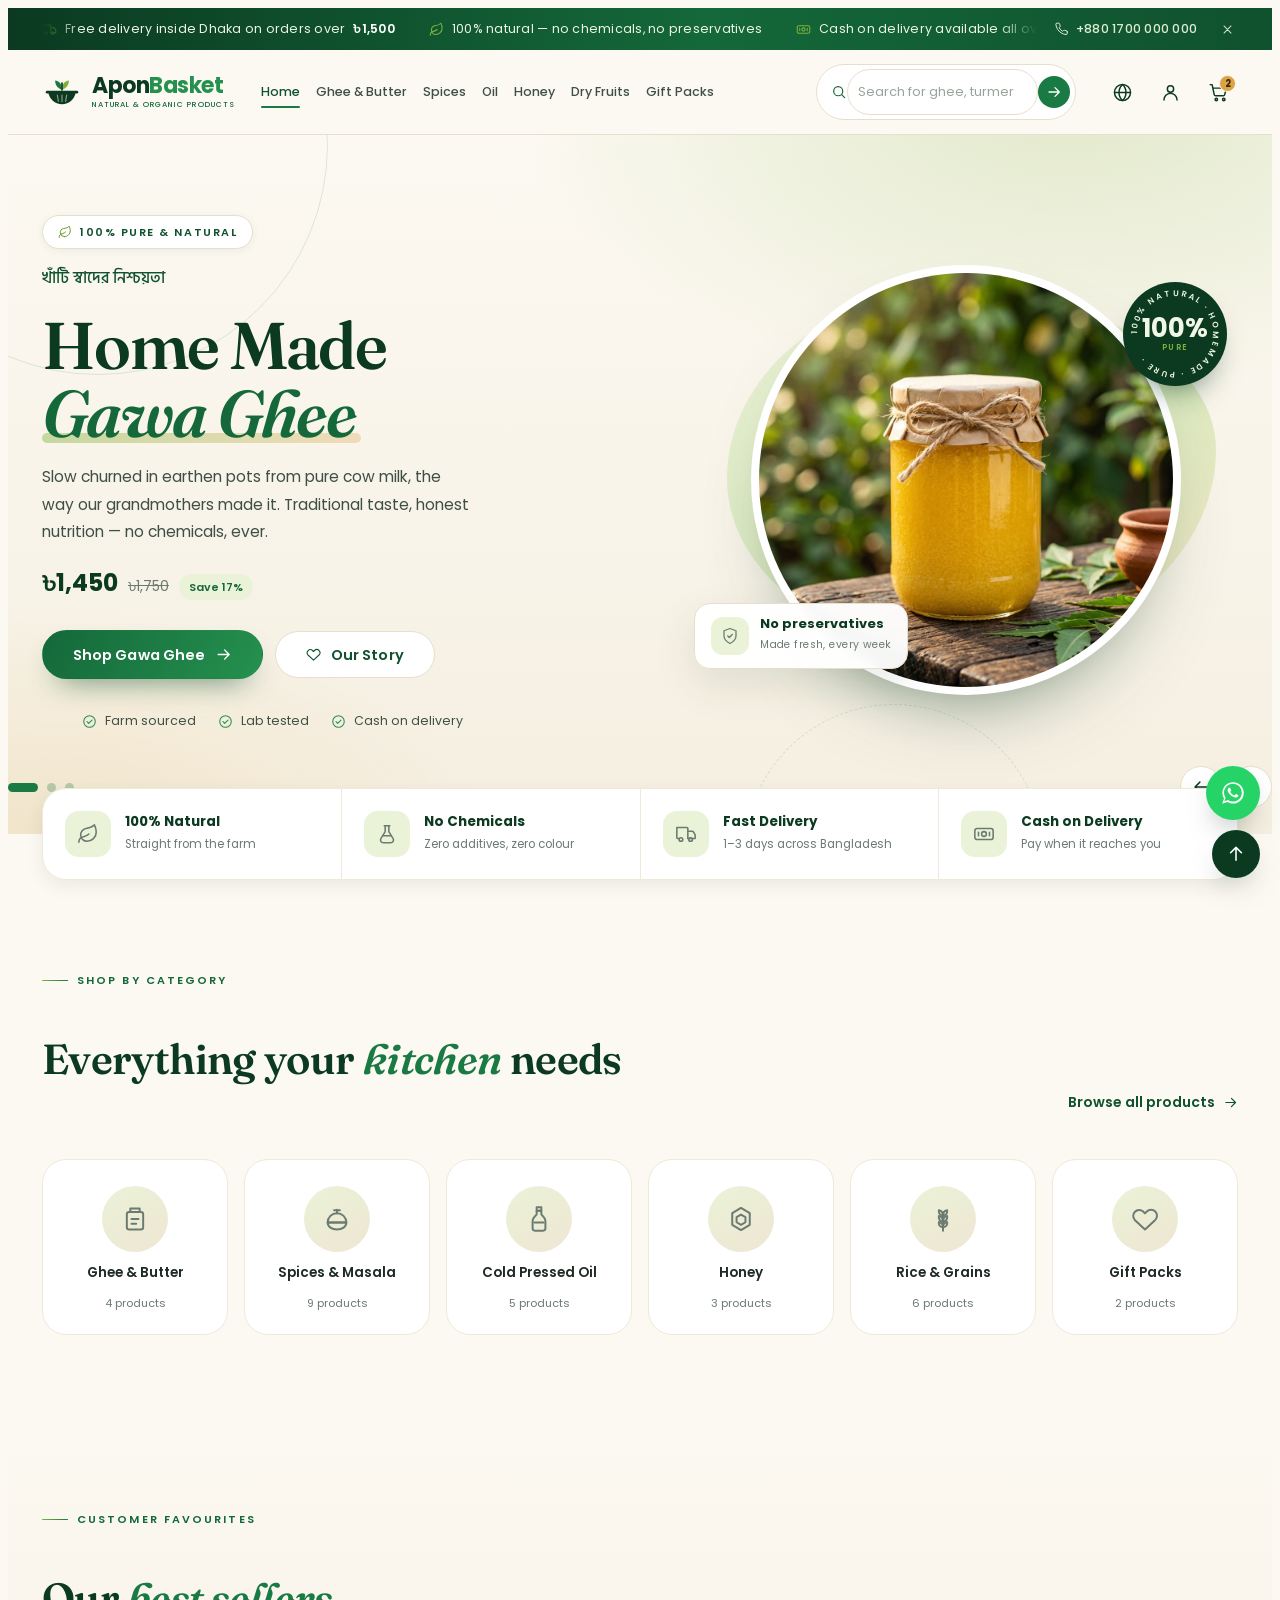
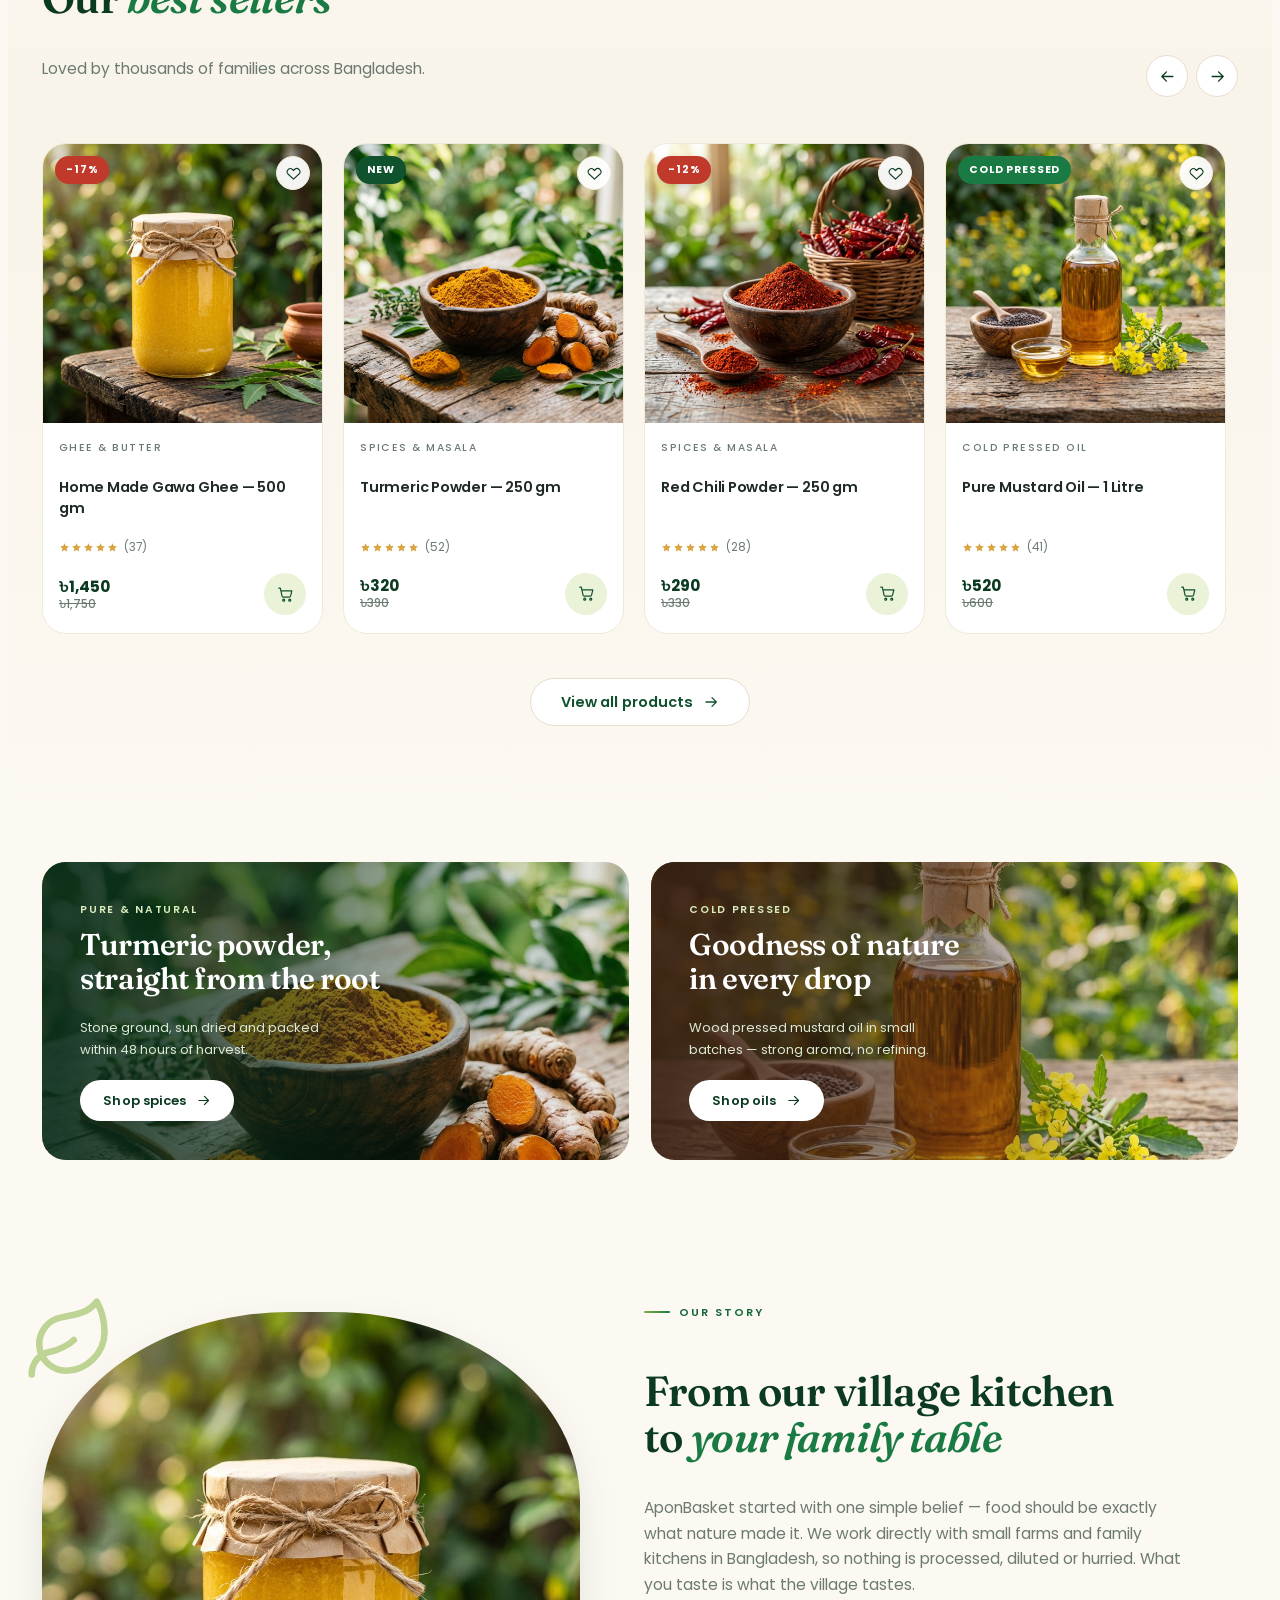
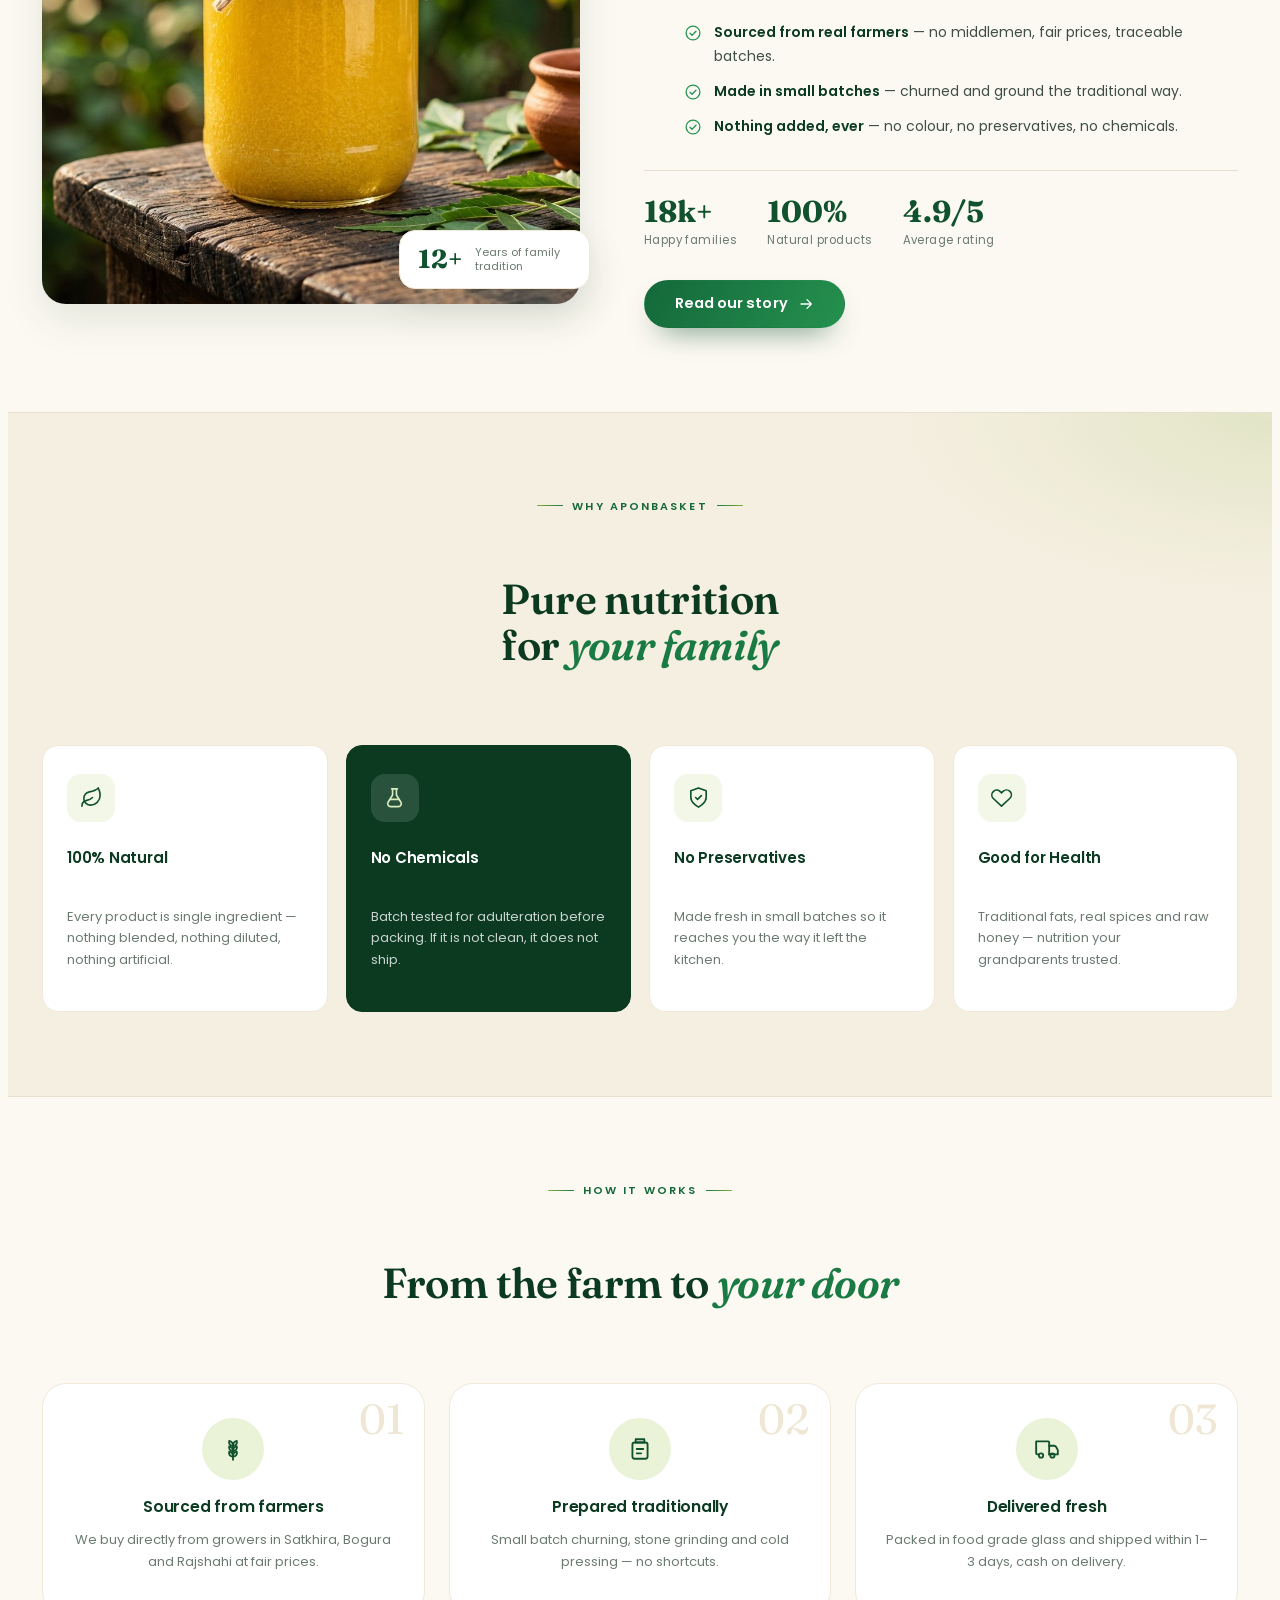
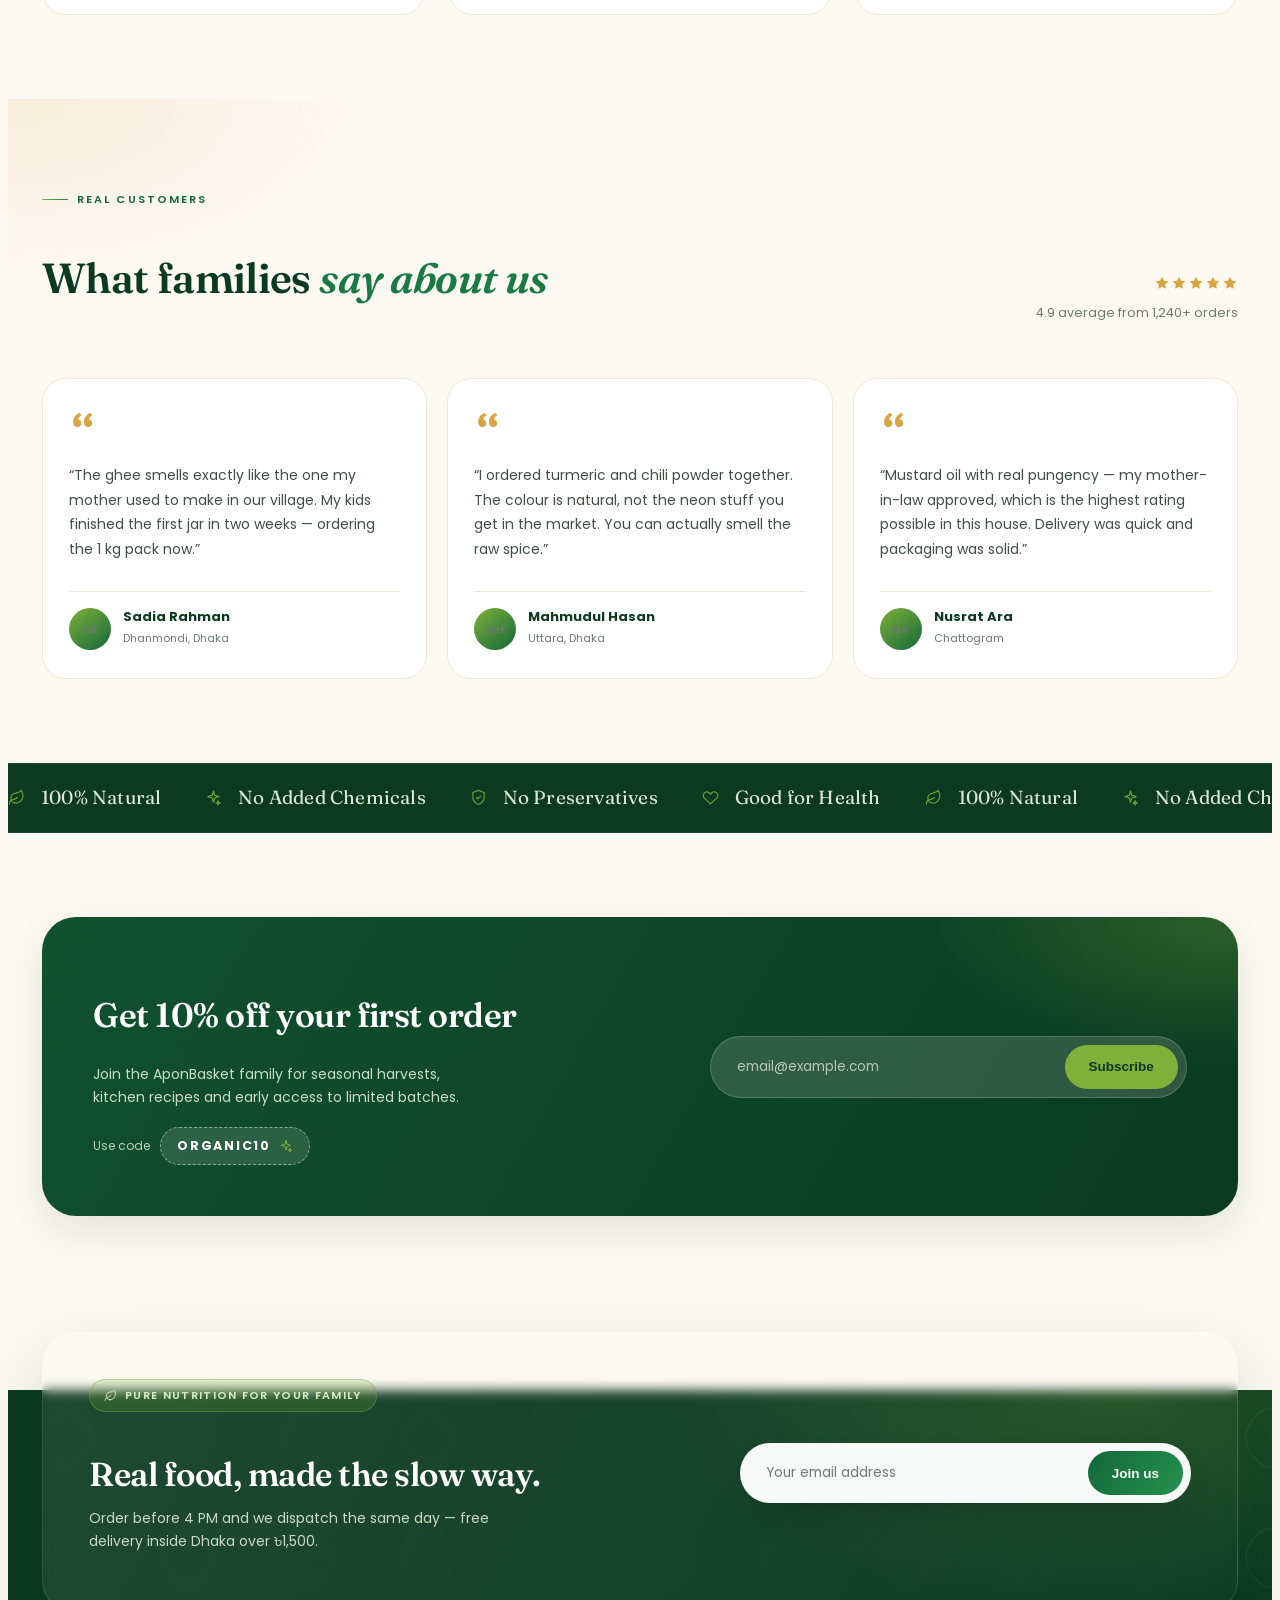
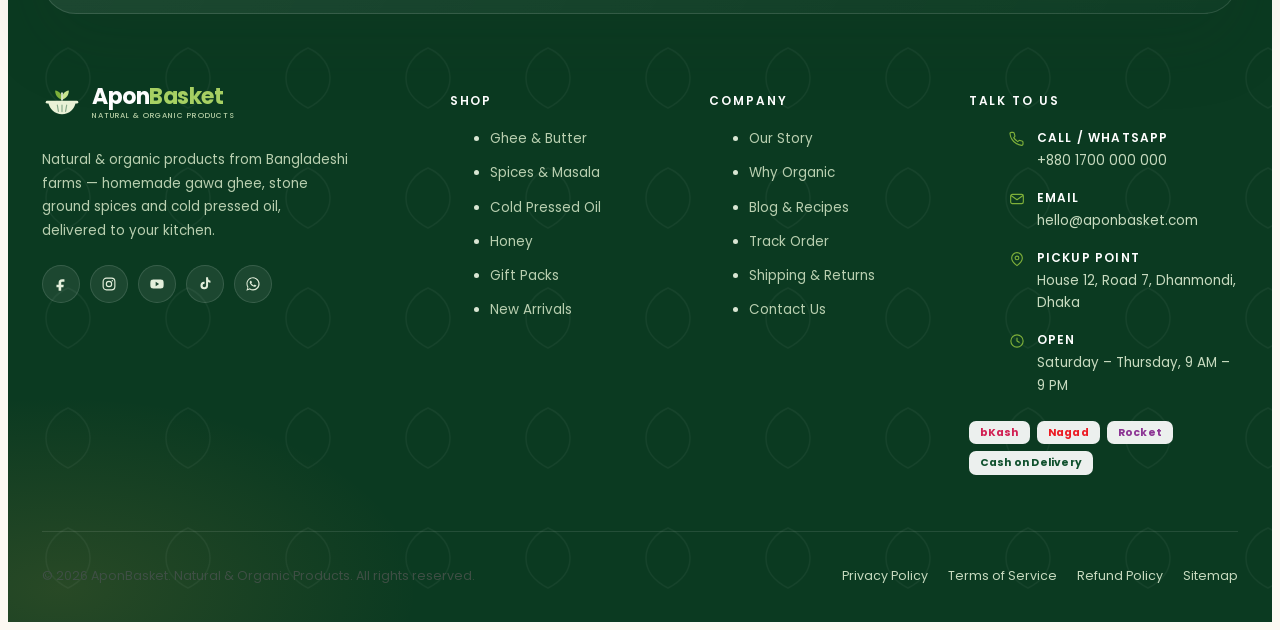
==== commit e1d633f8: "docs(preview): add rendered screenshots gallery + preview polish - screenshots/: desktop (1440), tab" ====
--- a/preview/page.html
+++ b/preview/page.html
@@ -6,9 +6,8 @@
     <title>AponBasket — Pure &amp; Natural | Home Made Gawa Ghee, Spices &amp; Cold Pressed Oil</title>
     <meta name="description" content="AponBasket brings 100% natural, chemical free homemade gawa ghee, turmeric powder, chili powder and cold pressed mustard oil straight from Bangladeshi farms to your kitchen.">
 
-    <link rel="preconnect" href="https://fonts.googleapis.com">
-    <link rel="preconnect" href="https://fonts.gstatic.com" crossorigin>
-    <link rel="stylesheet" href="https://fonts.googleapis.com/css2?family=Poppins:wght@400;500;600;700&family=Fraunces:ital,opsz,wght@0,9..144,400;0,9..144,600;1,9..144,600&family=Hind+Siliguri:wght@400;500;600&display=swap">
+    <!-- Local copies of Poppins / Fraunces / Hind Siliguri so the preview renders offline -->
+    <link rel="stylesheet" href="assets/fonts.css">
 
     <link rel="stylesheet" href="../public/themes/shop/aponbasket/css/theme.css">
     <link rel="stylesheet" href="../public/themes/shop/aponbasket/css/home.css">
--- a/preview/assets/fonts.css
+++ b/preview/assets/fonts.css
@@ -0,0 +1,18 @@
+/* ==========================================================================
+   AponBasket preview fonts (local copies, SIL Open Font License)
+   Poppins · Fraunces · Hind Siliguri — loaded from ./fonts so the static
+   preview renders offline. The Bagisto theme itself loads these families
+   from Google Fonts in views/layouts/index.blade.php.
+   ========================================================================== */
+
+@font-face { font-family: "Poppins"; src: url("fonts/Poppins-Regular.ttf") format("truetype"); font-weight: 400; font-style: normal; font-display: swap; }
+@font-face { font-family: "Poppins"; src: url("fonts/Poppins-Medium.ttf") format("truetype"); font-weight: 500; font-style: normal; font-display: swap; }
+@font-face { font-family: "Poppins"; src: url("fonts/Poppins-SemiBold.ttf") format("truetype"); font-weight: 600; font-style: normal; font-display: swap; }
+@font-face { font-family: "Poppins"; src: url("fonts/Poppins-Bold.ttf") format("truetype"); font-weight: 700; font-style: normal; font-display: swap; }
+
+@font-face { font-family: "Fraunces"; src: url("fonts/Fraunces.ttf") format("truetype"); font-weight: 100 900; font-style: normal; font-display: swap; }
+@font-face { font-family: "Fraunces"; src: url("fonts/Fraunces-Italic.ttf") format("truetype"); font-weight: 100 900; font-style: italic; font-display: swap; }
+
+@font-face { font-family: "Hind Siliguri"; src: url("fonts/HindSiliguri-Regular.ttf") format("truetype"); font-weight: 400; font-style: normal; font-display: swap; }
+@font-face { font-family: "Hind Siliguri"; src: url("fonts/HindSiliguri-Medium.ttf") format("truetype"); font-weight: 500; font-style: normal; font-display: swap; }
+@font-face { font-family: "Hind Siliguri"; src: url("fonts/HindSiliguri-SemiBold.ttf") format("truetype"); font-weight: 600; font-style: normal; font-display: swap; }
--- a/public/themes/shop/aponbasket/css/theme.css
+++ b/public/themes/shop/aponbasket/css/theme.css
@@ -67,6 +67,15 @@
    2. Base
    -------------------------------------------------------------------------- */
 
+/* Bagisto's Tailwind preflight already does this; it is repeated here so the
+   theme also renders correctly when the stylesheet is used on its own
+   (e.g. the static preview in /preview). */
+*,
+*::before,
+*::after {
+    box-sizing: border-box;
+}
+
 html {
     scroll-behavior: smooth;
     -webkit-text-size-adjust: 100%;
@@ -104,7 +113,11 @@
     color: var(--ab-ink-soft);
 }
 
+/* Same normalisation Bagisto's Tailwind preflight applies, repeated so the
+   theme (and its standalone preview) never shows default blue underlines. */
 a {
+    color: inherit;
+    text-decoration: inherit;
     transition: color 0.2s var(--ab-ease), opacity 0.2s var(--ab-ease);
 }
 
@@ -447,8 +460,10 @@
 
 .ab-announce__track {
     display: flex;
+    flex-shrink: 0;
     align-items: center;
     gap: 34px;
+    width: max-content;
     white-space: nowrap;
     animation: ab-marquee 34s linear infinite;
 }
@@ -1187,7 +1202,7 @@
     padding-block: 22px;
     border-top: 1px solid rgba(255, 255, 255, 0.1);
     font-size: 12.5px;
-    color: #a9c3a0;
+    color: #bcd2b1;
     flex-wrap: wrap;
 }
 
@@ -1278,6 +1293,12 @@
     align-items: center;
     gap: 10px;
     line-height: 1;
+    text-decoration: none;
+}
+
+/* the lockup sits inside theme links (<a class="ab-logo">), keep it clean */
+.ab-brand *,
+.ab-brand:hover * {
     text-decoration: none;
 }
 
@@ -1537,11 +1558,20 @@
 @media (max-width: 1280px) {
     .ab-nav { gap: 16px; }
     .ab-nav a { font-size: 12.5px; }
-    .ab-searchbar { width: min(260px, 26vw); }
-}
-
-@media (max-width: 1100px) {
+    .ab-searchbar:not(.ab-searchbar--mobile) { width: min(260px, 26vw); }
+}
+
+/* the mobile search always spans the header */
+.ab-header-mobile .ab-searchbar--mobile {
+    width: 100%;
+}
+
+@media (max-width: 1360px) {
     .ab-nav__item:nth-child(n+6) { display: none; }
+}
+
+@media (max-width: 1180px) {
+    .ab-nav__item:nth-child(n+5) { display: none; }
 }
 
 /* --------------------------------------------------------------------------
--- a/public/themes/shop/aponbasket/css/home.css
+++ b/public/themes/shop/aponbasket/css/home.css
@@ -44,6 +44,8 @@
 .ab-hero__slider {
     position: relative;
     display: grid;
+    /* one explicit column so the stacked slides can never blow out the viewport */
+    grid-template-columns: minmax(0, 1fr);
 }
 
 .ab-hero__slide {
@@ -521,7 +523,7 @@
     width: 66px;
     height: 66px;
     border-radius: 50%;
-    background: linear-gradient(150deg, var(--ab-leaf-wash), var(--ab-cream-3));
+    background: linear-gradient(150deg, var(--ab-leaf-soft), var(--ab-cream-3));
     color: var(--ab-green-800);
     transition: transform 0.3s var(--ab-ease), background 0.3s;
 }
@@ -530,6 +532,12 @@
     background: linear-gradient(150deg, var(--ab-leaf), var(--ab-green-500));
     color: #fff;
     transform: scale(1.05) rotate(-3deg);
+}
+
+.ab-cat,
+.ab-cat b,
+.ab-cat span {
+    text-decoration: none;
 }
 
 .ab-cat b {
@@ -542,6 +550,7 @@
 .ab-cat span {
     font-size: 11px;
     color: var(--ab-muted);
+    text-decoration: none;
 }
 
 @media (max-width: 1100px) {
@@ -561,6 +570,11 @@
 
 .ab-products {
     background: linear-gradient(180deg, transparent, rgba(245, 239, 225, 0.55) 30%, transparent);
+}
+
+/* the category tiles are short — tighten the gap before the product rows */
+#ab-categories {
+    padding-bottom: calc(var(--ab-section-y) * 0.35);
 }
 
 .ab-rail {
